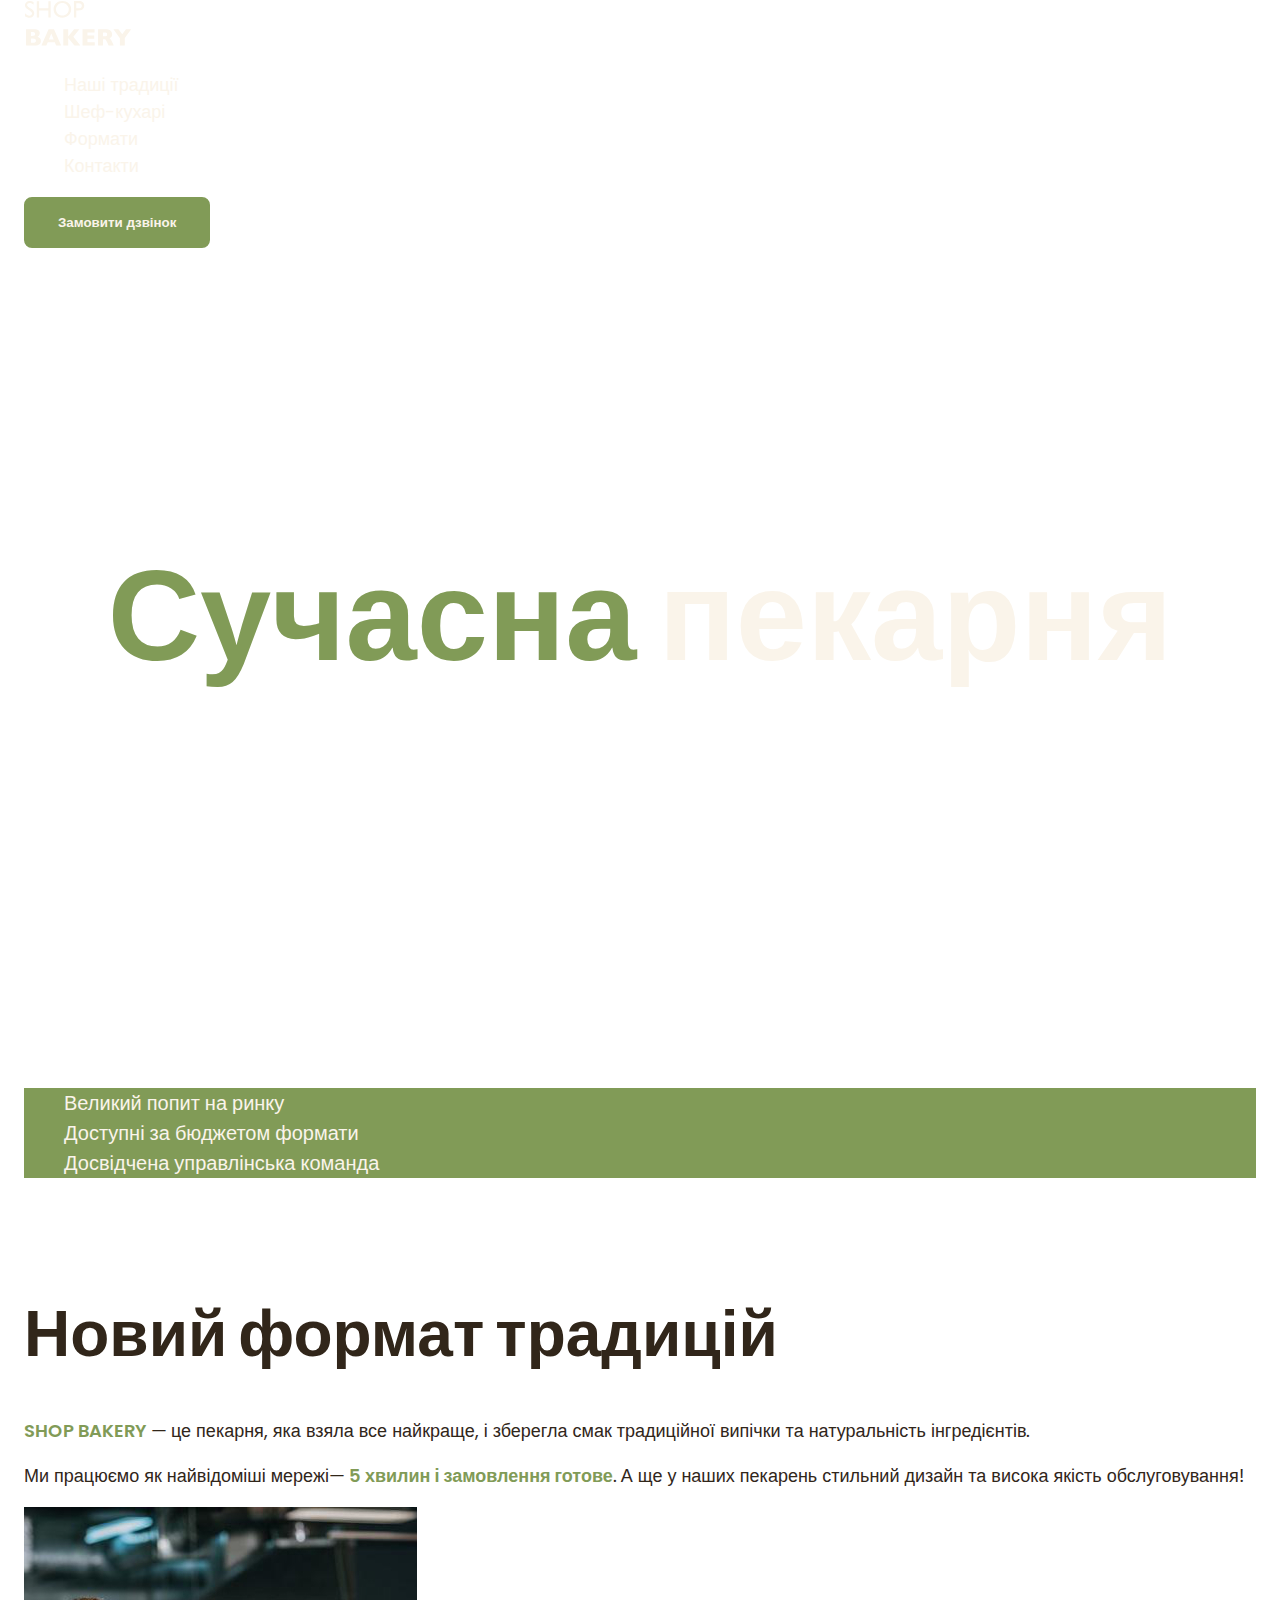
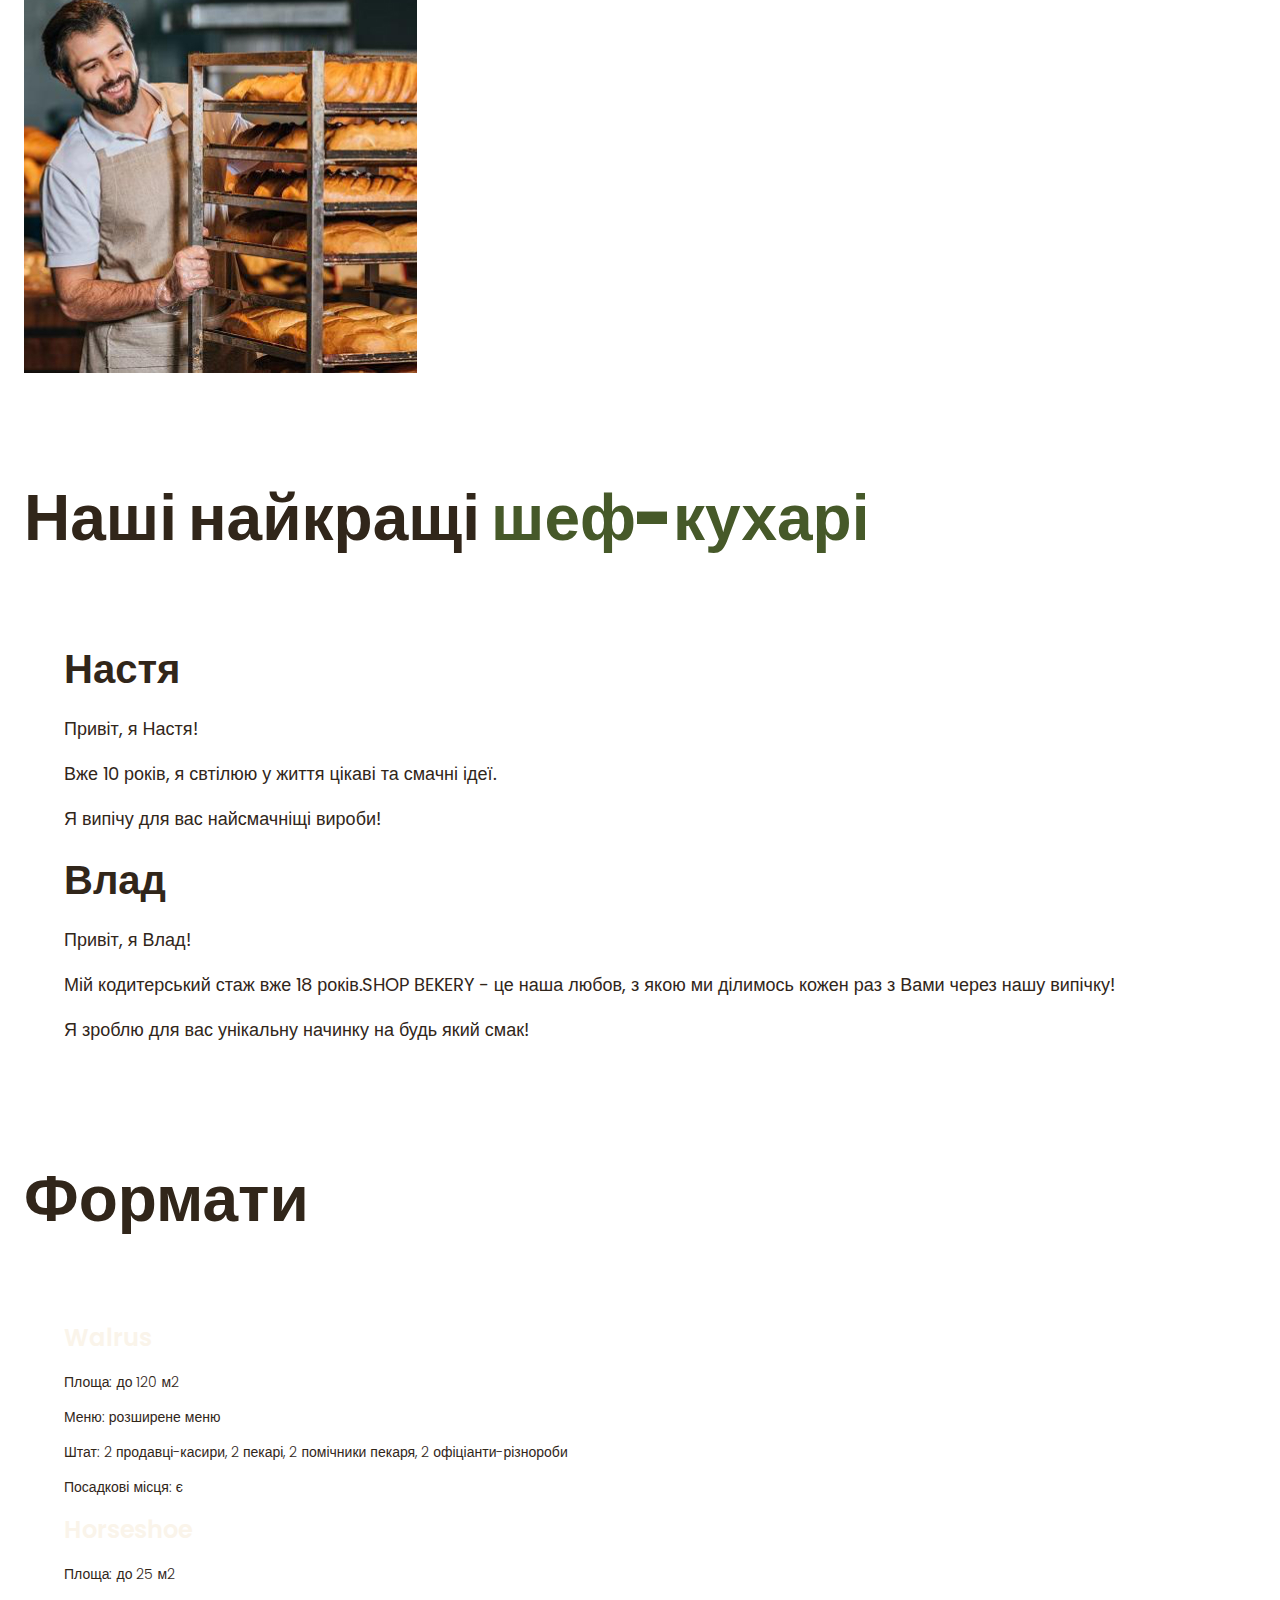
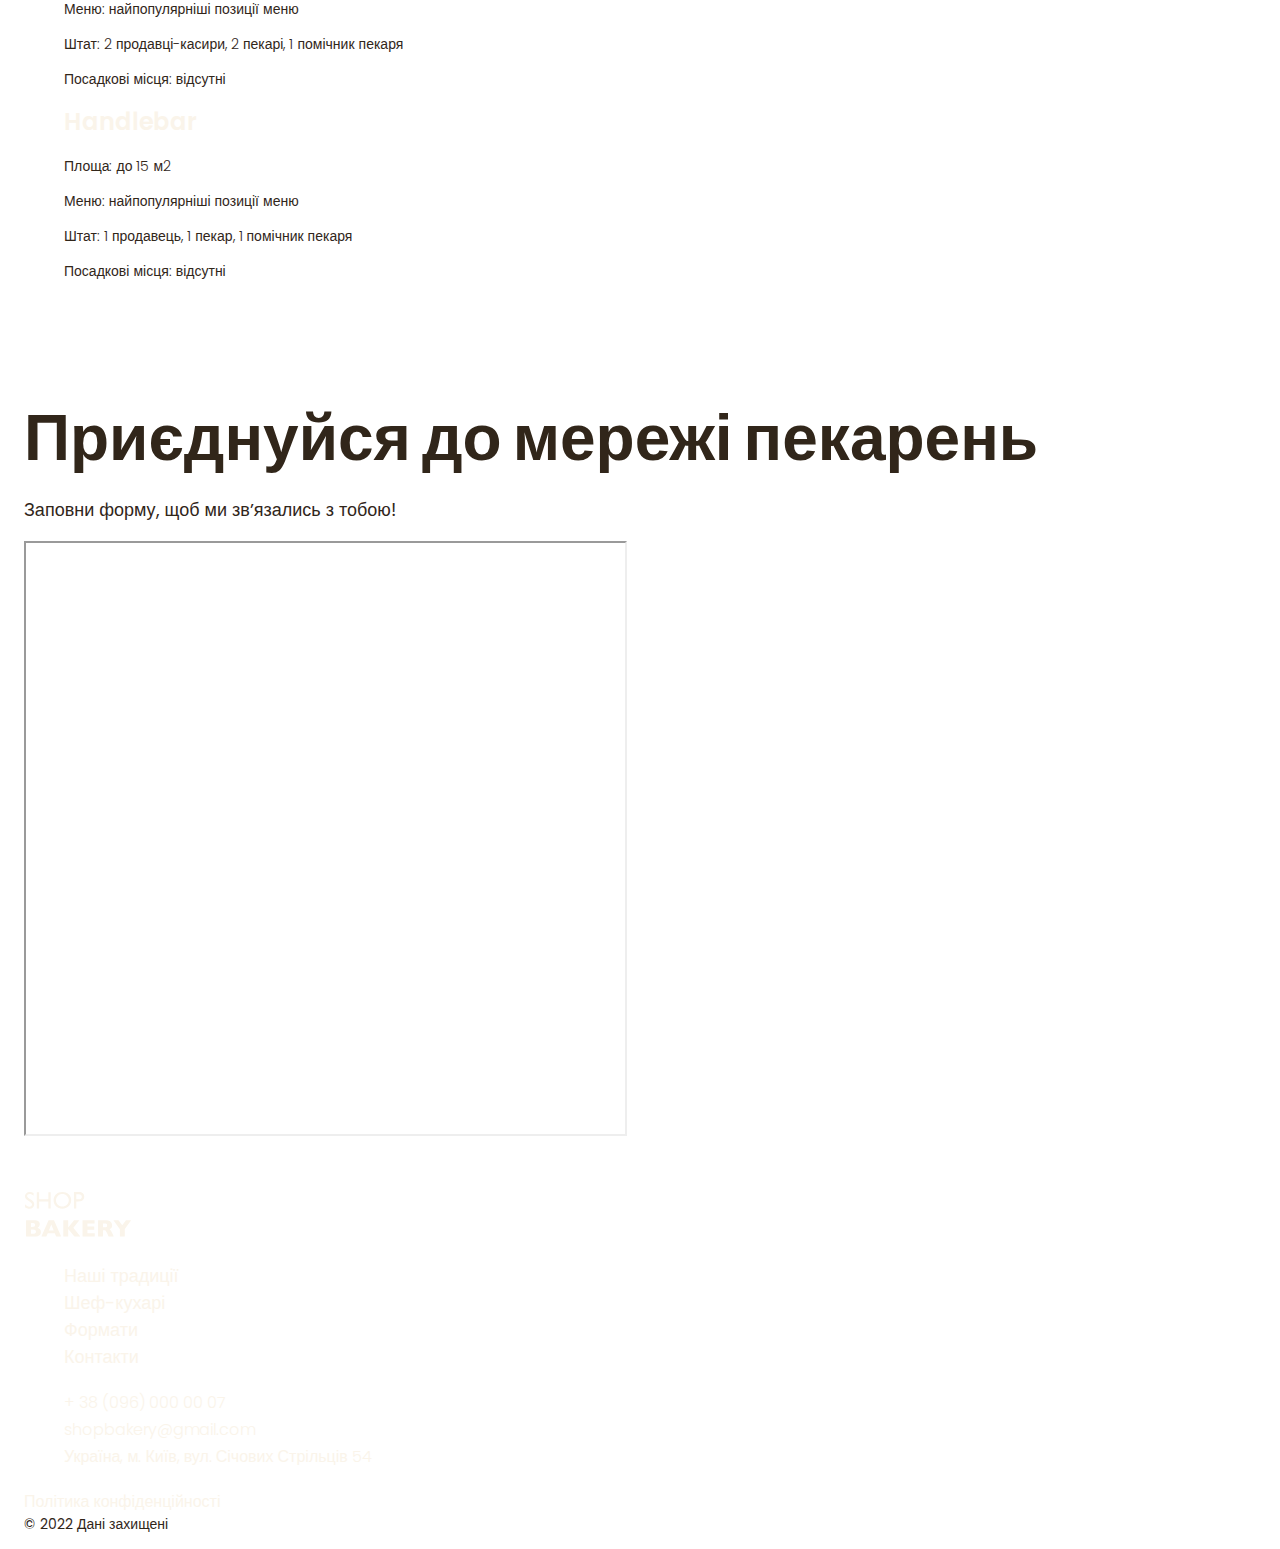
==== index.html @ 4abf5bd1 "Add flex" ====
<!DOCTYPE html>
<html lang="uk">
  <head>
    <meta charset="UTF-8" />
    <meta name="viewport" content="width=device-width, initial-scale=1.0" />
    <title>Сучасна пекарня</title>
    <link rel="preconnect" href="https://fonts.googleapis.com" />
    <link rel="preconnect" href="https://fonts.gstatic.com" crossorigin />
    <link rel="stylesheet" href="./css/styles.css" />
  </head>
  <body>
    <header>
      <div class="container">
        <nav>
          <a href="/">
            <img src="./images/logo.svg" alt="Логотип сучасної пекарні" />
          </a>
          <ul>
            <li>
              <a class="link" href="#traditions-section">Наші традиції</a>
            </li>
            <li><a class="link" href="#chefs-section">Шеф-кухарі</a></li>
            <li><a class="link" href="#formats-section">Формати</a></li>
            <li><a class="link" href="#contact-section">Контакти</a></li>
          </ul>
        </nav>
        <button class="button" type="button">Замовити дзвінок</button>
      </div>
    </header>
    <main>
      <section class="hero-section">
        <div class="container">
          <h1 class="hero-title">
            <span class="accent">Сучасна</span> пекарня
          </h1>
        </div>
      </section>
      <section>
        <div class="container">
          <h2 class="visually-hidden">Наші переваги</h2>
          <ul class="advantages-list">
            <li class="advantages-iteam">Великий попит на ринку</li>
            <li class="advantages-iteam">Доступні за бюджетом формати</li>
            <li class="advantages-iteam">Досвідчена управлінська команда</li>
          </ul>
        </div>
      </section>
      <section class="traditions-section section" id="traditions-section">
        <div class="container">
          <h2 class="traditions-title section-title">Новий формат традицій</h2>
          <p class="traditions-text">
            <span class="brand uppercase">shop bakery</span> — це пекарня, яка
            взяла все найкраще, і зберегла смак традиційної випічки та
            натуральність інгредієнтів.
          </p>
          <p class="traditions-text">
            Ми працюємо як найвідоміші мережі—
            <span class="brand">5 хвилин і замовлення готове</span>. А ще у
            наших пекарень стильний дизайн та висока якість обслуговування!
          </p>
          <img
            src="./images/baker-man.jpg"
            alt="Чоловік пекар дивиться усміхнено на хліб"
          />
        </div>
      </section>
      <section class="section" id="chefs-section">
        <div class="container">
          <h2 class="chefs-title section-title">
            Наші найкращі <span class="accent">шеф-кухарі</span>
          </h2>
          <ul>
            <li>
              <article>
                <h3 class="chef-title">Настя</h3>
                <p>Привіт, я Настя!</p>
                <p>Вже 10 років, я свтілюю у життя цікаві та смачні ідеї.</p>
                <p>Я випічу для вас найсмачніщі вироби!</p>
              </article>
            </li>
            <li>
              <article>
                <h3 class="chef-title">Влад</h3>
                <p>Привіт, я Влад!</p>
                <p>
                  Мій кодитерський стаж вже 18 років.SHOP BEKERY - це наша
                  любов, з якою ми ділимось кожен раз з Вами через нашу випічку!
                </p>
                <p>Я зроблю для вас унікальну начинку на будь який смак!</p>
              </article>
            </li>
          </ul>
        </div>
      </section>
      <section class="section" id="formats-section">
        <div class="container">
          <h2 class="formats-title section-title">Формати</h2>
          <ul>
            <li>
              <article>
                <h3 class="format-title" lang="en">Walrus</h3>
                <div class="format-text">
                  <p>Площа: до 120 м2</p>
                  <p>Меню: розширене меню</p>
                  <p>
                    Штат: 2 продавці-касири, 2 пекарі, 2 помічники пекаря, 2
                    офіціанти-різнороби
                  </p>
                  <p>Посадкові місця: є</p>
                </div>
              </article>
            </li>
            <li>
              <article>
                <h3 class="format-title" lang="en">Horseshoe</h3>
                <div class="format-text">
                  <p>Площа: до 25 м2</p>
                  <p>Меню: найпопулярніші позиції меню</p>
                  <p>Штат: 2 продавці-касири, 2 пекарі, 1 помічник пекаря</p>
                  <p>Посадкові місця: відсутні</p>
                </div>
              </article>
            </li>
            <li>
              <article>
                <h3 class="format-title" lang="en">Handlebar</h3>
                <div class="format-text">
                  <p>Площа: до 15 м2</p>
                  <p>Меню: найпопулярніші позиції меню</p>
                  <p>Штат: 1 продавець, 1 пекар, 1 помічник пекаря</p>
                  <p>Посадкові місця: відсутні</p>
                </div>
              </article>
            </li>
          </ul>
        </div>
      </section>
      <section class="section" id="contact-section">
        <div class="container">
          <h2 class="contact-title section-title">
            Приєднуйся до мережі пекарень
          </h2>
          <p>Заповни форму, щоб ми звʼязались з тобою!</p>
          <iframe
            src="https://www.google.com/maps/embed?pb=!1m18!1m12!1m3!1d2540.1640531314047!2d30.491233500000003!3d50.4566697!2m3!1f0!2f0!3f0!3m2!1i1024!2i768!4f13.1!3m3!1m2!1s0x40d4ce637bfe1717%3A0x5370c2254ad1b952!2z0YPQuy4g0KHQtdGH0LXQstGL0YUg0KHRgtGA0LXQu9GM0YbQvtCyLCA1NCwg0JrQuNC10LIsIDAyMDAw!5e0!3m2!1sru!2sua!4v1706171470529!5m2!1sru!2sua"
            width="603"
            height="595"
            allowfullscreen=""
            loading="lazy"
            referrerpolicy="no-referrer-when-downgrade"
          ></iframe>
        </div>
      </section>
    </main>
    <footer>
      <div class="container">
        <nav>
          <a href="/">
            <img src="./images/logo.svg" alt="Логотип сучасної пекарні" />
          </a>
          <ul>
            <li>
              <a class="link" href="#traditions-section">Наші традиції</a>
            </li>
            <li><a class="link" href="#chefs-section">Шеф-кухарі</a></li>
            <li><a class="link" href="#formats-section">Формати</a></li>
            <li><a class="link" href="#contact-section">Контакти</a></li>
          </ul>
        </nav>
        <address>
          <ul>
            <li>
              <a class="address-link" href="tel:+38096000007"
                >+ 38 (096) 000 00 07</a
              >
            </li>
            <li>
              <a class="address-link" href="mailto:shopbakery@gmail.com"
                >shopbakery@gmail.com</a
              >
            </li>
            <li>
              <a
                class="address-link"
                href="https://maps.app.goo.gl/4RaXxfHR5ts4qpeL8"
                target="_blank"
              >
                Україна, м. Київ, вул. Січових Стрільців 54
              </a>
            </li>
            <li>
              <a href="#">
                <!-- facebook icon -->
              </a>
            </li>
            <li>
              <a href="#">
                <!-- instagram icon -->
              </a>
            </li>
          </ul>
          <a class="address-link" href="#" target="_blank"
            >Політика конфіденційності</a
          >
          <p class="address-copyright">&copy; 2022 Дані захищені</p>
        </address>
      </div>
    </footer>
  </body>
</html>
---- css/styles.css ----
@font-face {
  font-display: swap;
  font-family: 'Poppins';
  font-weight: 300;
  src: url('../fonts/poppins-v20-latin-300.woff2') format('woff2');
}

@font-face {
  font-display: swap;
  font-family: 'Poppins';
  font-weight: 400;
  src: url('../fonts/poppins-v20-latin-regular.woff2') format('woff2');
}

@font-face {
  font-display: swap;
  font-family: 'Poppins';
  font-weight: 600;
  src: url('../fonts/poppins-v20-latin-600.woff2') format('woff2');
}

@font-face {
  font-display: swap;
  font-family: 'Poppins';
  font-weight: 900;
  src: url('../fonts/poppins-v20-latin-900.woff2') format('woff2');
}

:root {
  --color-primary-dark: #31261a;
  --color-primary-light: #faf4ea;
  --color-brand-light: #819b57;
  --color-brand-dark: #465929;
}

/* Base */
* {
  box-sizing: border-box;
}

h1,
h2,
h3,
h4,
h5,
h6,
p {
  margin-top: 0;
}

body {
  color: var(--color-primary-dark);
  font-family: 'Poppins', sans-serif;
  margin: 0;
  font-size: 18px;
  font-weight: 400;
  line-height: 1.5;
}

ul {
  list-style-type: none;
}

address {
  font-style: normal;
}

.visually-hidden {
  position: absolute;
  left: -10000px;
  top: auto;
  width: 1px;
  height: 1px;
  overflow: hidden;
}

.section {
  padding: 48px 0;
}

.container {
  margin: 0 auto;
  width: 100%;
  max-width: 1288px;
  padding: 0 24px;
}

/* Button */
.button {
  color: var(--color-primary-light);
  background-color: var(--color-brand-light);
  border: 2px solid var(--color-brand-light);
  padding: 16px 32px;
  font-weight: 600;
  border-radius: 8px;
  cursor: pointer;
}

.button:hover {
  color: var(--color-brand-dark);
  background-color: transparent;
}

/* Link */
.link {
  color: var(--color-primary-light);
  text-decoration: none;
}

.link:hover {
  color: var(--color-brand-light);
  font-weight: 600;
}

/* Hero section */
.hero-section {
  padding: 272px 0;
}

.hero-title {
  margin-top: 0;
  color: var(--color-primary-light);
  text-align: center;
  font-size: 128px;
  font-weight: 900;
}

.hero-title .accent {
  color: var(--color-brand-light);
}

/* Advantages section */
.advantages-list {
  color: var(--color-primary-light);
  background-color: var(--color-brand-light);
}

.advantages-iteam {
  font-size: 20px;
  font-weight: 300;
}

.section-title {
  font-size: 64px;
  font-weight: 900;
  line-height: 1.3;
}

.section-title .accent {
  color: var(--color-brand-dark);
}

/* Traditions section*/
.traditions-section {
  padding-top: 96px;
}

.traditions-title {
  margin-bottom: 42px;
}

.traditions-text .brand {
  color: var(--color-brand-light);
  font-weight: 600;
}

.traditions-text .uppercase {
  text-transform: uppercase;
}

/* Chefs section */
.chefs-title {
  margin-bottom: 80px;
}

.chef-title {
  margin-bottom: 16px;
  font-weight: 600;
  font-size: 40px;
}

/* Formats section */
.formats-title {
  margin-bottom: 80px;
}

.format-title {
  color: var(--color-primary-light);
  margin-bottom: 16px;
  font-weight: 600;
  font-size: 24px;
}

.format-text {
  font-weight: 300;
  font-size: 14px;
}

/* Contact section */
.contact-title {
  margin-bottom: 16px;
}

/* Footer */
.address-link {
  color: var(--color-primary-light);
  font-weight: 300;
  font-size: 16px;
  text-decoration: none;
}

.address-link:hover {
  color: var(--color-brand-light);
}

.address-copyright {
  font-size: 14px;
}
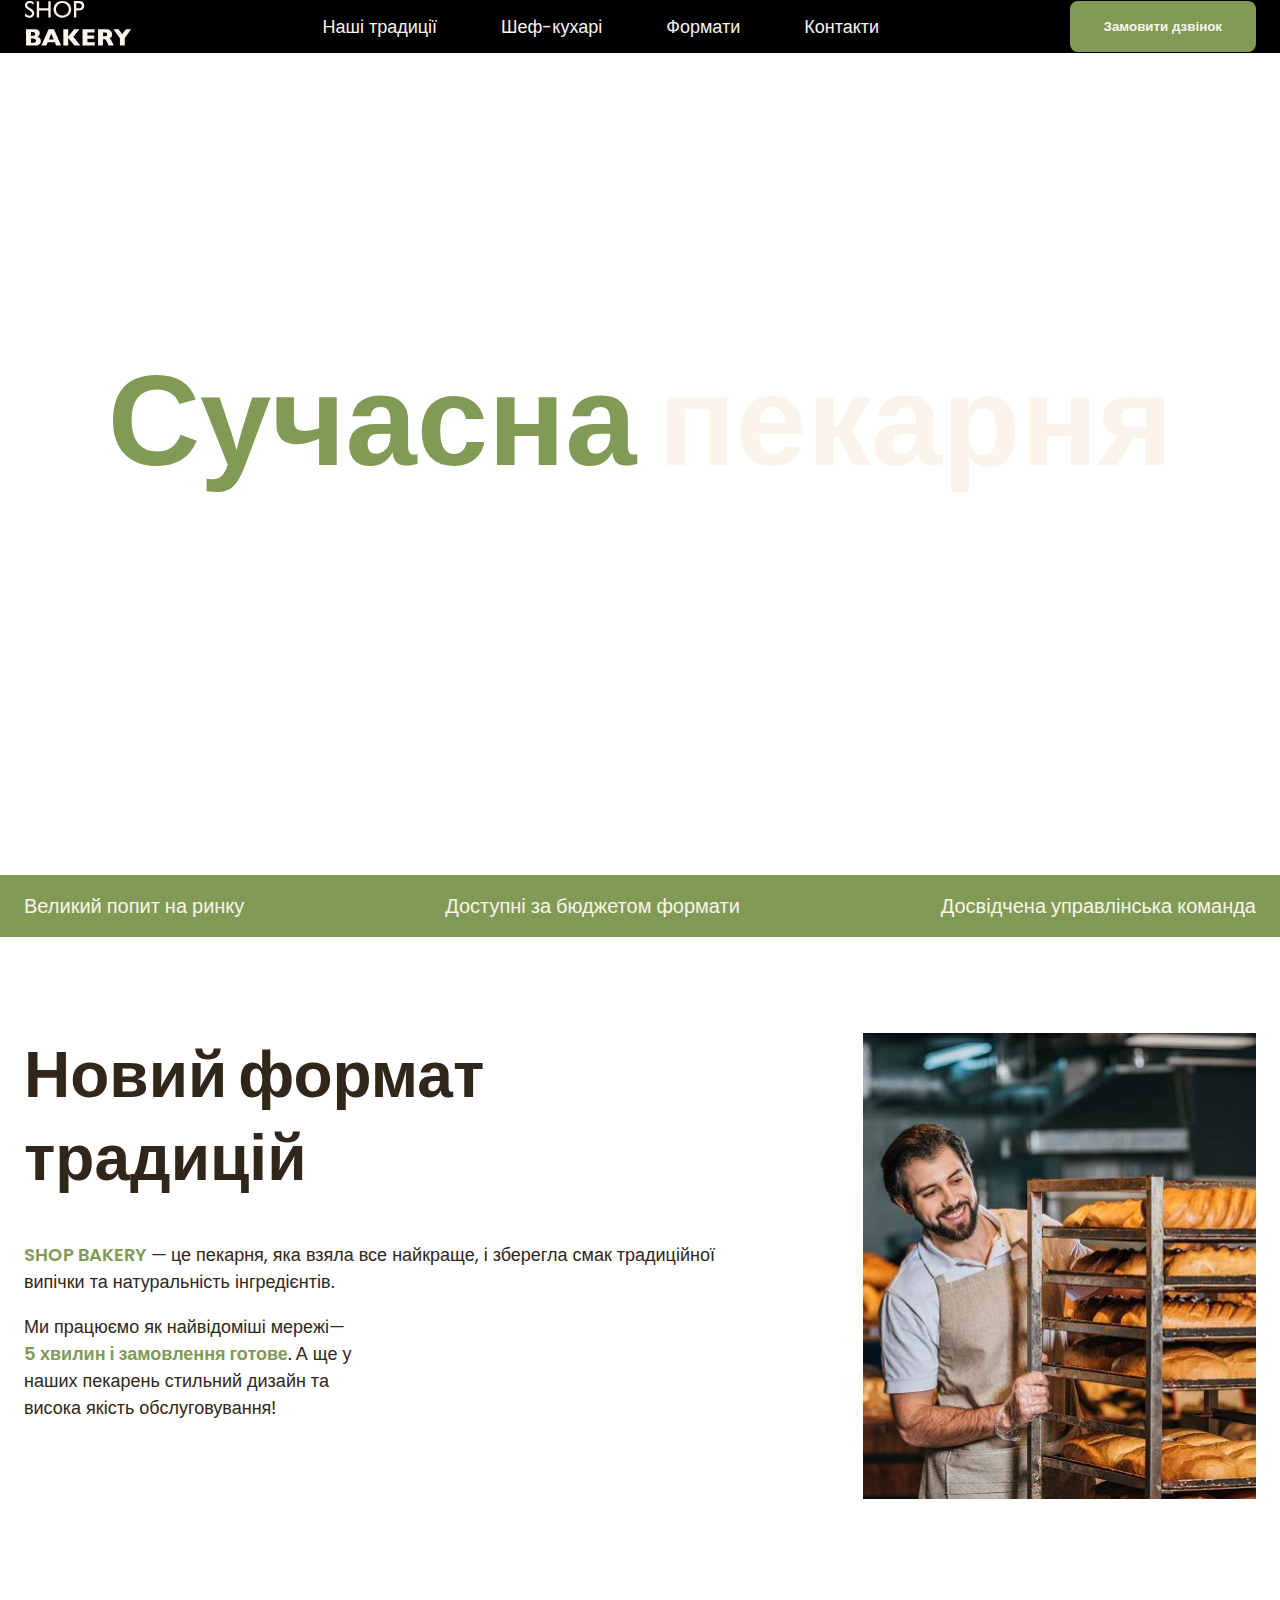
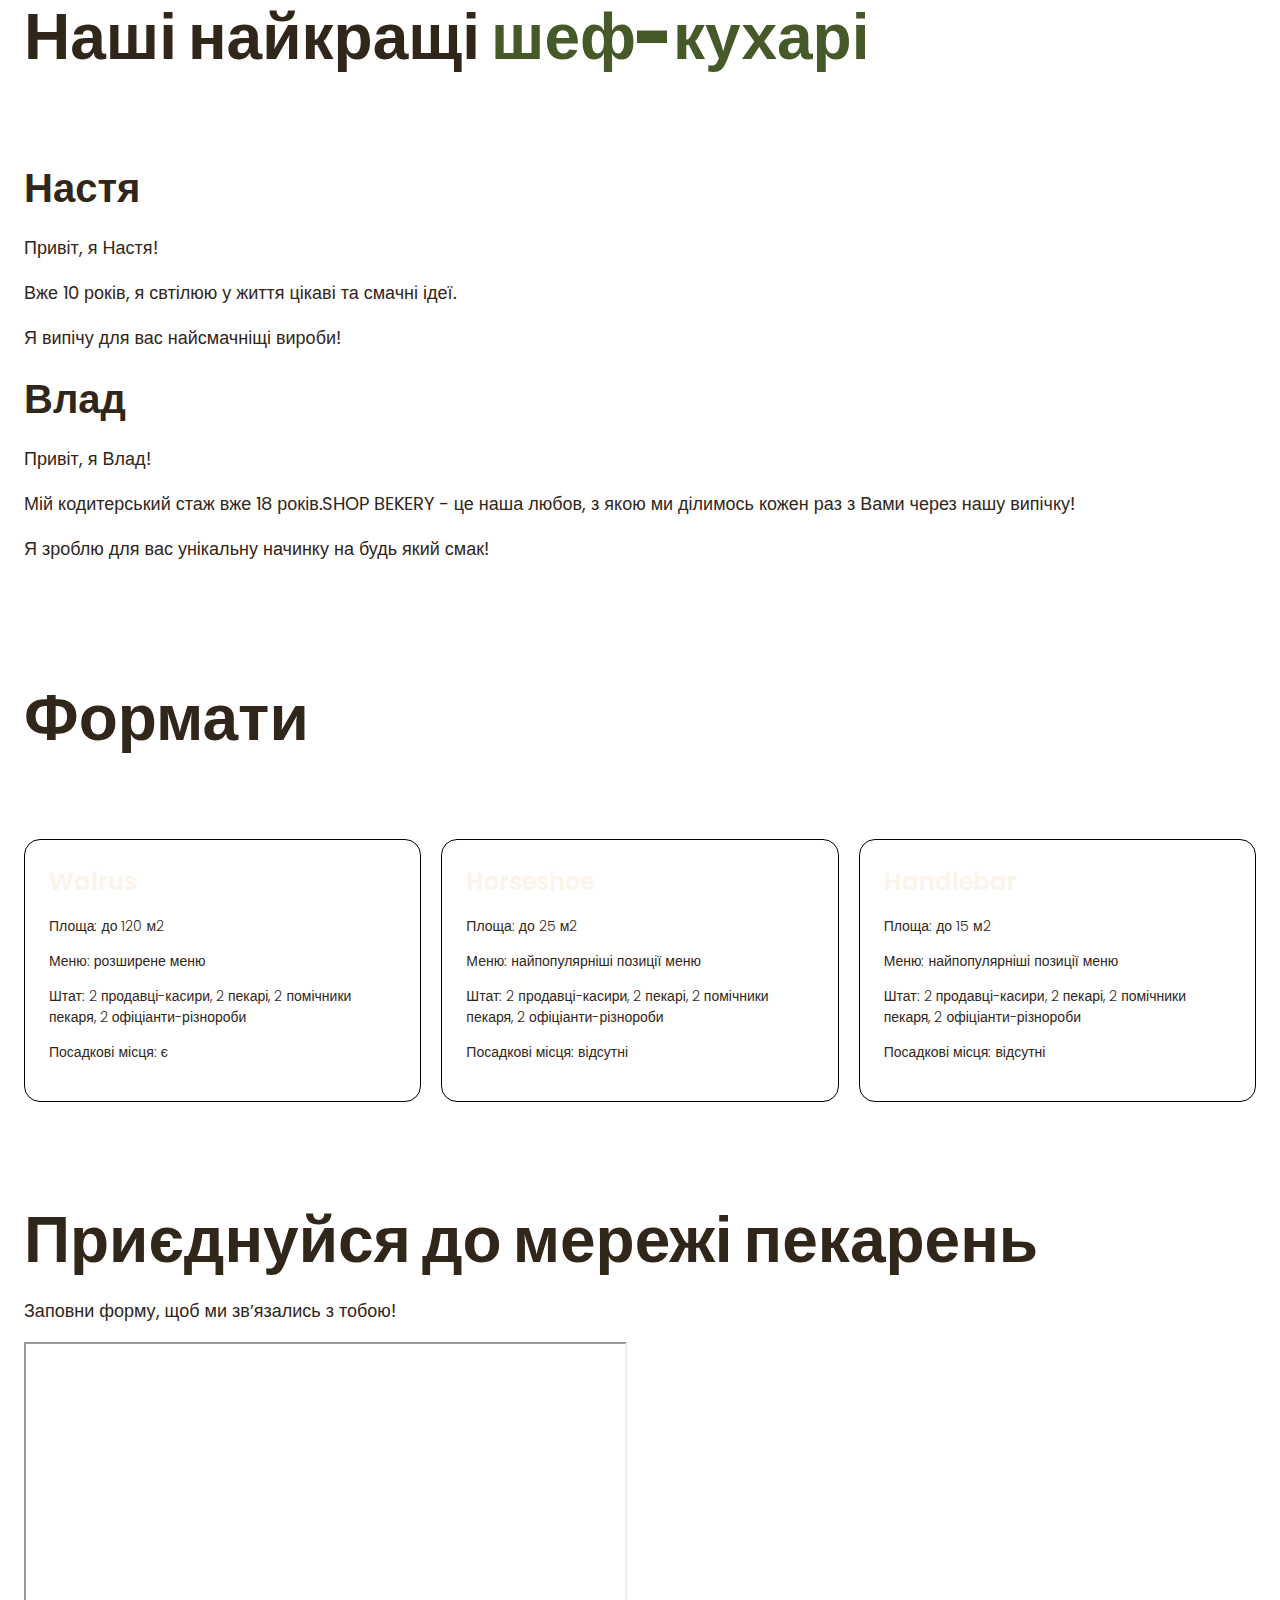
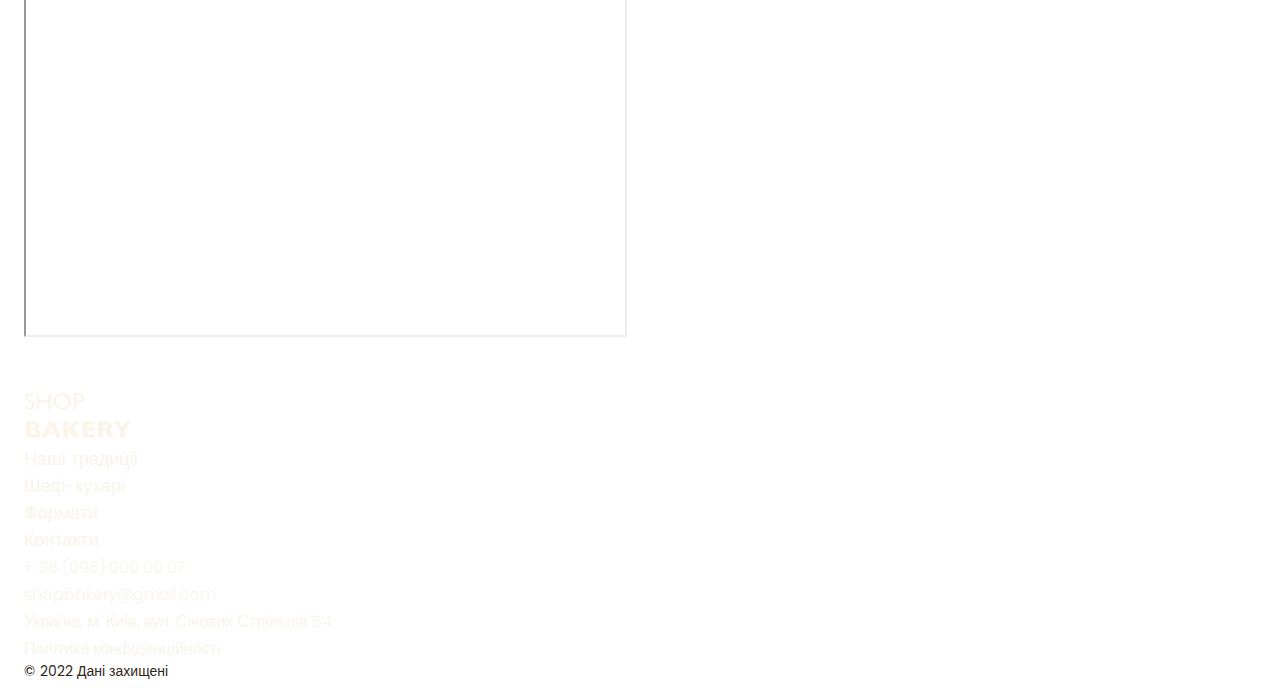
==== commit 20ad4ead: "add flexbox" ====
--- a/index.html
+++ b/index.html
@@ -9,22 +9,24 @@
     <link rel="stylesheet" href="./css/styles.css" />
   </head>
   <body>
-    <header>
+    <header class="header">
       <div class="container">
-        <nav>
-          <a href="/">
-            <img src="./images/logo.svg" alt="Логотип сучасної пекарні" />
-          </a>
-          <ul>
-            <li>
-              <a class="link" href="#traditions-section">Наші традиції</a>
-            </li>
-            <li><a class="link" href="#chefs-section">Шеф-кухарі</a></li>
-            <li><a class="link" href="#formats-section">Формати</a></li>
-            <li><a class="link" href="#contact-section">Контакти</a></li>
-          </ul>
-        </nav>
-        <button class="button" type="button">Замовити дзвінок</button>
+        <div class="header-container">
+          <nav class="header-nav">
+            <a href="/">
+              <img src="./images/logo.svg" alt="Логотип сучасної пекарні" />
+            </a>
+            <ul class="header-menu">
+              <li>
+                <a class="link" href="#traditions-section">Наші традиції</a>
+              </li>
+              <li><a class="link" href="#chefs-section">Шеф-кухарі</a></li>
+              <li><a class="link" href="#formats-section">Формати</a></li>
+              <li><a class="link" href="#contact-section">Контакти</a></li>
+            </ul>
+          </nav>
+          <button class="button" type="button">Замовити дзвінок</button>
+        </div>
       </div>
     </header>
     <main>
@@ -35,7 +37,7 @@
           </h1>
         </div>
       </section>
-      <section>
+      <section class="advantages-section">
         <div class="container">
           <h2 class="visually-hidden">Наші переваги</h2>
           <ul class="advantages-list">
@@ -47,21 +49,27 @@
       </section>
       <section class="traditions-section section" id="traditions-section">
         <div class="container">
-          <h2 class="traditions-title section-title">Новий формат традицій</h2>
-          <p class="traditions-text">
-            <span class="brand uppercase">shop bakery</span> — це пекарня, яка
-            взяла все найкраще, і зберегла смак традиційної випічки та
-            натуральність інгредієнтів.
-          </p>
-          <p class="traditions-text">
-            Ми працюємо як найвідоміші мережі—
-            <span class="brand">5 хвилин і замовлення готове</span>. А ще у
-            наших пекарень стильний дизайн та висока якість обслуговування!
-          </p>
-          <img
-            src="./images/baker-man.jpg"
-            alt="Чоловік пекар дивиться усміхнено на хліб"
-          />
+          <div class="traditions-container">
+            <div class="traditions-content">
+              <h2 class="traditions-title section-title">
+                Новий формат традицій
+              </h2>
+              <p class="traditions-text">
+                <span class="brand uppercase">shop bakery</span> — це пекарня,
+                яка взяла все найкраще, і зберегла смак традиційної випічки та
+                натуральність інгредієнтів.
+              </p>
+              <p class="traditions-text limited">
+                Ми працюємо як найвідоміші мережі—
+                <span class="brand">5 хвилин і замовлення готове</span>. А ще у
+                наших пекарень стильний дизайн та висока якість обслуговування!
+              </p>
+            </div>
+            <img
+              src="./images/baker-man.jpg"
+              alt="Чоловік пекар дивиться усміхнено на хліб"
+            />
+          </div>
         </div>
       </section>
       <section class="section" id="chefs-section">
@@ -95,9 +103,9 @@
       <section class="section" id="formats-section">
         <div class="container">
           <h2 class="formats-title section-title">Формати</h2>
-          <ul>
-            <li>
-              <article>
+          <ul class="formats-list">
+            <li class="formats-item">
+              <article class="format-card">
                 <h3 class="format-title" lang="en">Walrus</h3>
                 <div class="format-text">
                   <p>Площа: до 120 м2</p>
@@ -110,24 +118,30 @@
                 </div>
               </article>
             </li>
-            <li>
-              <article>
+            <li class="formats-item">
+              <article class="format-card">
                 <h3 class="format-title" lang="en">Horseshoe</h3>
                 <div class="format-text">
                   <p>Площа: до 25 м2</p>
                   <p>Меню: найпопулярніші позиції меню</p>
-                  <p>Штат: 2 продавці-касири, 2 пекарі, 1 помічник пекаря</p>
+                  <p>
+                    Штат: 2 продавці-касири, 2 пекарі, 2 помічники пекаря, 2
+                    офіціанти-різнороби
+                  </p>
                   <p>Посадкові місця: відсутні</p>
                 </div>
               </article>
             </li>
-            <li>
-              <article>
+            <li class="formats-item">
+              <article class="format-card">
                 <h3 class="format-title" lang="en">Handlebar</h3>
                 <div class="format-text">
                   <p>Площа: до 15 м2</p>
                   <p>Меню: найпопулярніші позиції меню</p>
-                  <p>Штат: 1 продавець, 1 пекар, 1 помічник пекаря</p>
+                  <p>
+                    Штат: 2 продавці-касири, 2 пекарі, 2 помічники пекаря, 2
+                    офіціанти-різнороби
+                  </p>
                   <p>Посадкові місця: відсутні</p>
                 </div>
               </article>
--- a/css/styles.css
+++ b/css/styles.css
@@ -59,6 +59,8 @@
 
 ul {
   list-style-type: none;
+  margin: 0;
+  padding: 0;
 }
 
 address {
@@ -109,7 +111,30 @@
 
 .link:hover {
   color: var(--color-brand-light);
-  font-weight: 600;
+}
+
+/* Header */
+.header {
+  background-color: black;
+}
+.header-container {
+  display: flex;
+  align-items: center;
+  gap: 40px;
+}
+
+.header-nav {
+  display: flex;
+  align-items: center;
+  flex-grow: 1;
+  gap: 40px;
+}
+
+.header-menu {
+  display: flex;
+  gap: 64px;
+  flex-grow: 1;
+  justify-content: center;
 }
 
 /* Hero section */
@@ -130,12 +155,19 @@
 }
 
 /* Advantages section */
+.advantages-section {
+  padding: 16px 0;
+  background-color: var(--color-brand-light);
+}
+
 .advantages-list {
-  color: var(--color-primary-light);
-  background-color: var(--color-brand-light);
+  display: flex;
+  justify-content: space-between;
+  gap: 40px;
 }
 
 .advantages-iteam {
+  color: var(--color-primary-light);
   font-size: 20px;
   font-weight: 300;
 }
@@ -151,6 +183,16 @@
 }
 
 /* Traditions section*/
+.traditions-container {
+  display: flex;
+  justify-content: space-between;
+  gap: 40px;
+}
+
+.traditions-content {
+  max-width: 710px;
+}
+
 .traditions-section {
   padding-top: 96px;
 }
@@ -166,6 +208,10 @@
 
 .traditions-text .uppercase {
   text-transform: uppercase;
+}
+
+.traditions-text.limited {
+  max-width: 330px;
 }
 
 /* Chefs section */
@@ -180,6 +226,21 @@
 }
 
 /* Formats section */
+.format-card {
+  border: 1px solid black;
+  border-radius: 16px;
+  padding: 24px;
+}
+
+.formats-item{
+  flex-basis: calc((100% - 40px) / 3);
+}
+
+.formats-list {
+  display: flex;
+  gap: 20px;
+}
+
 .formats-title {
   margin-bottom: 80px;
 }
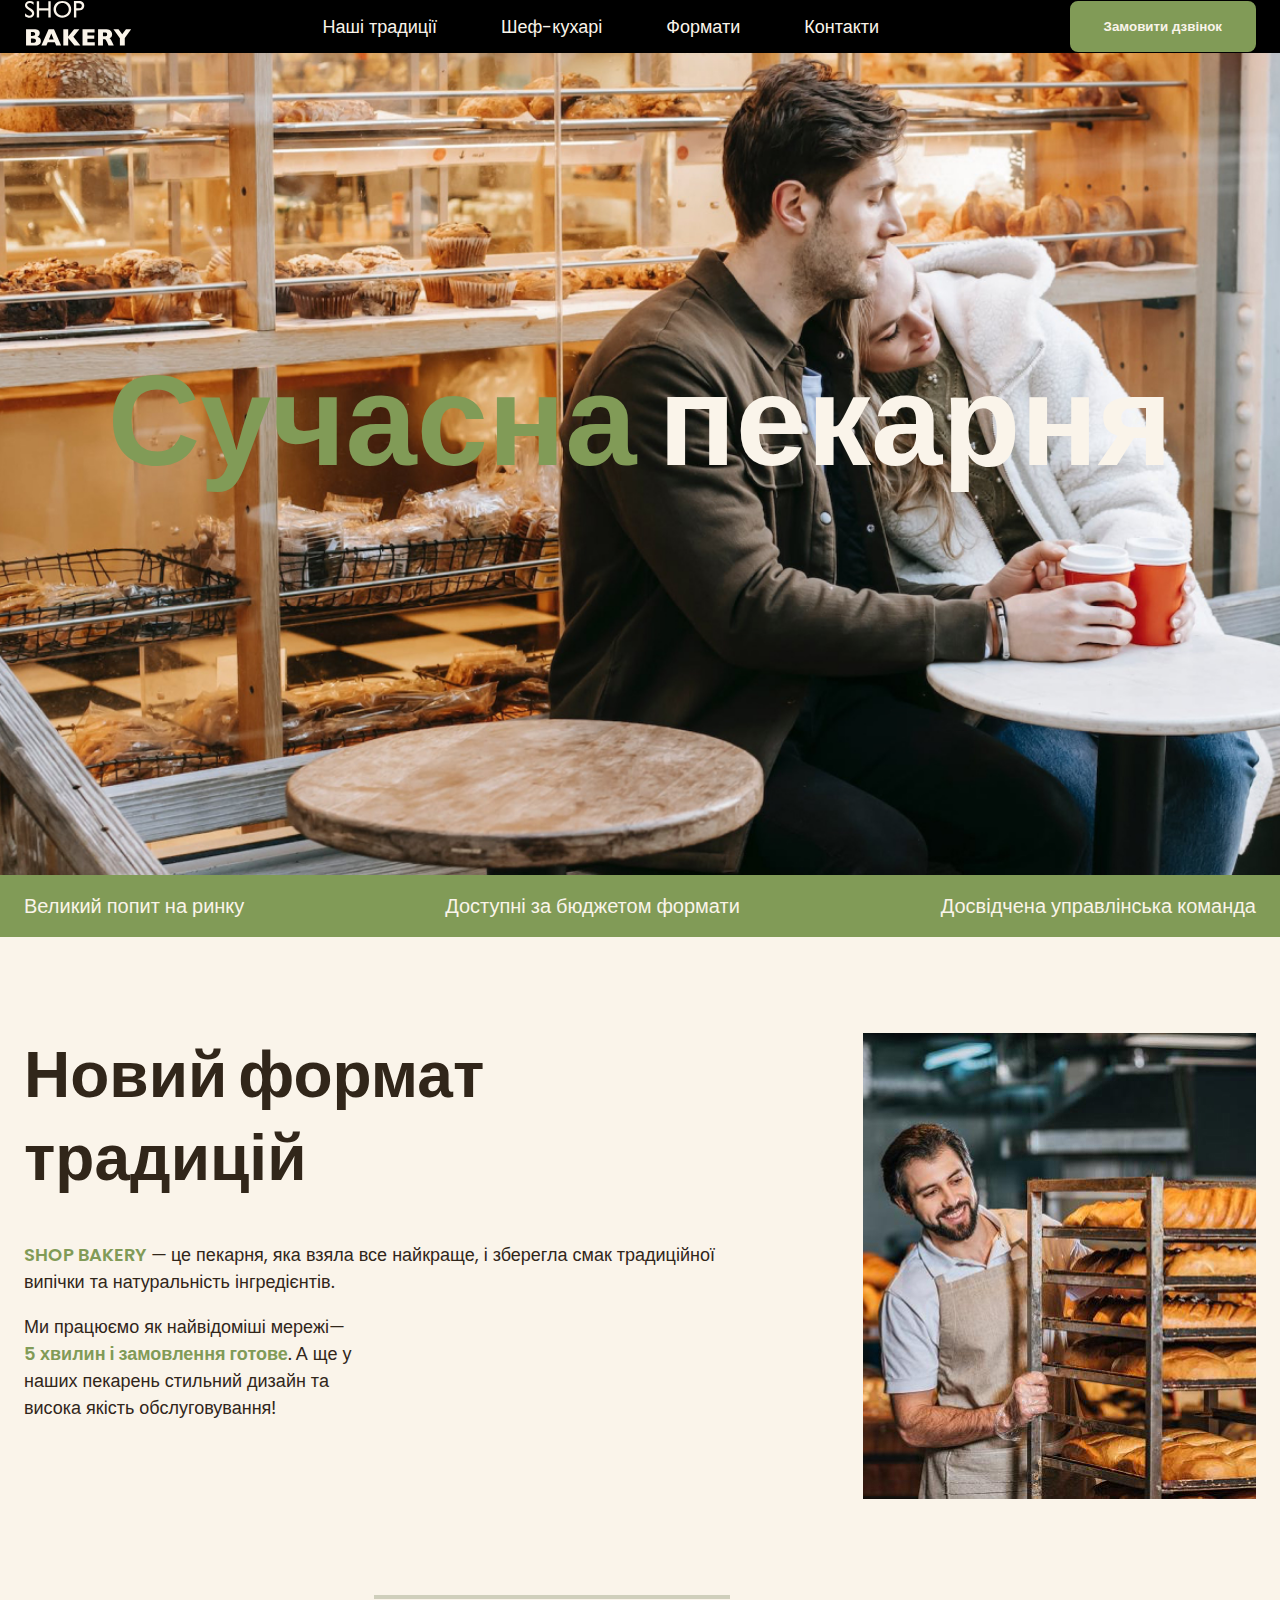
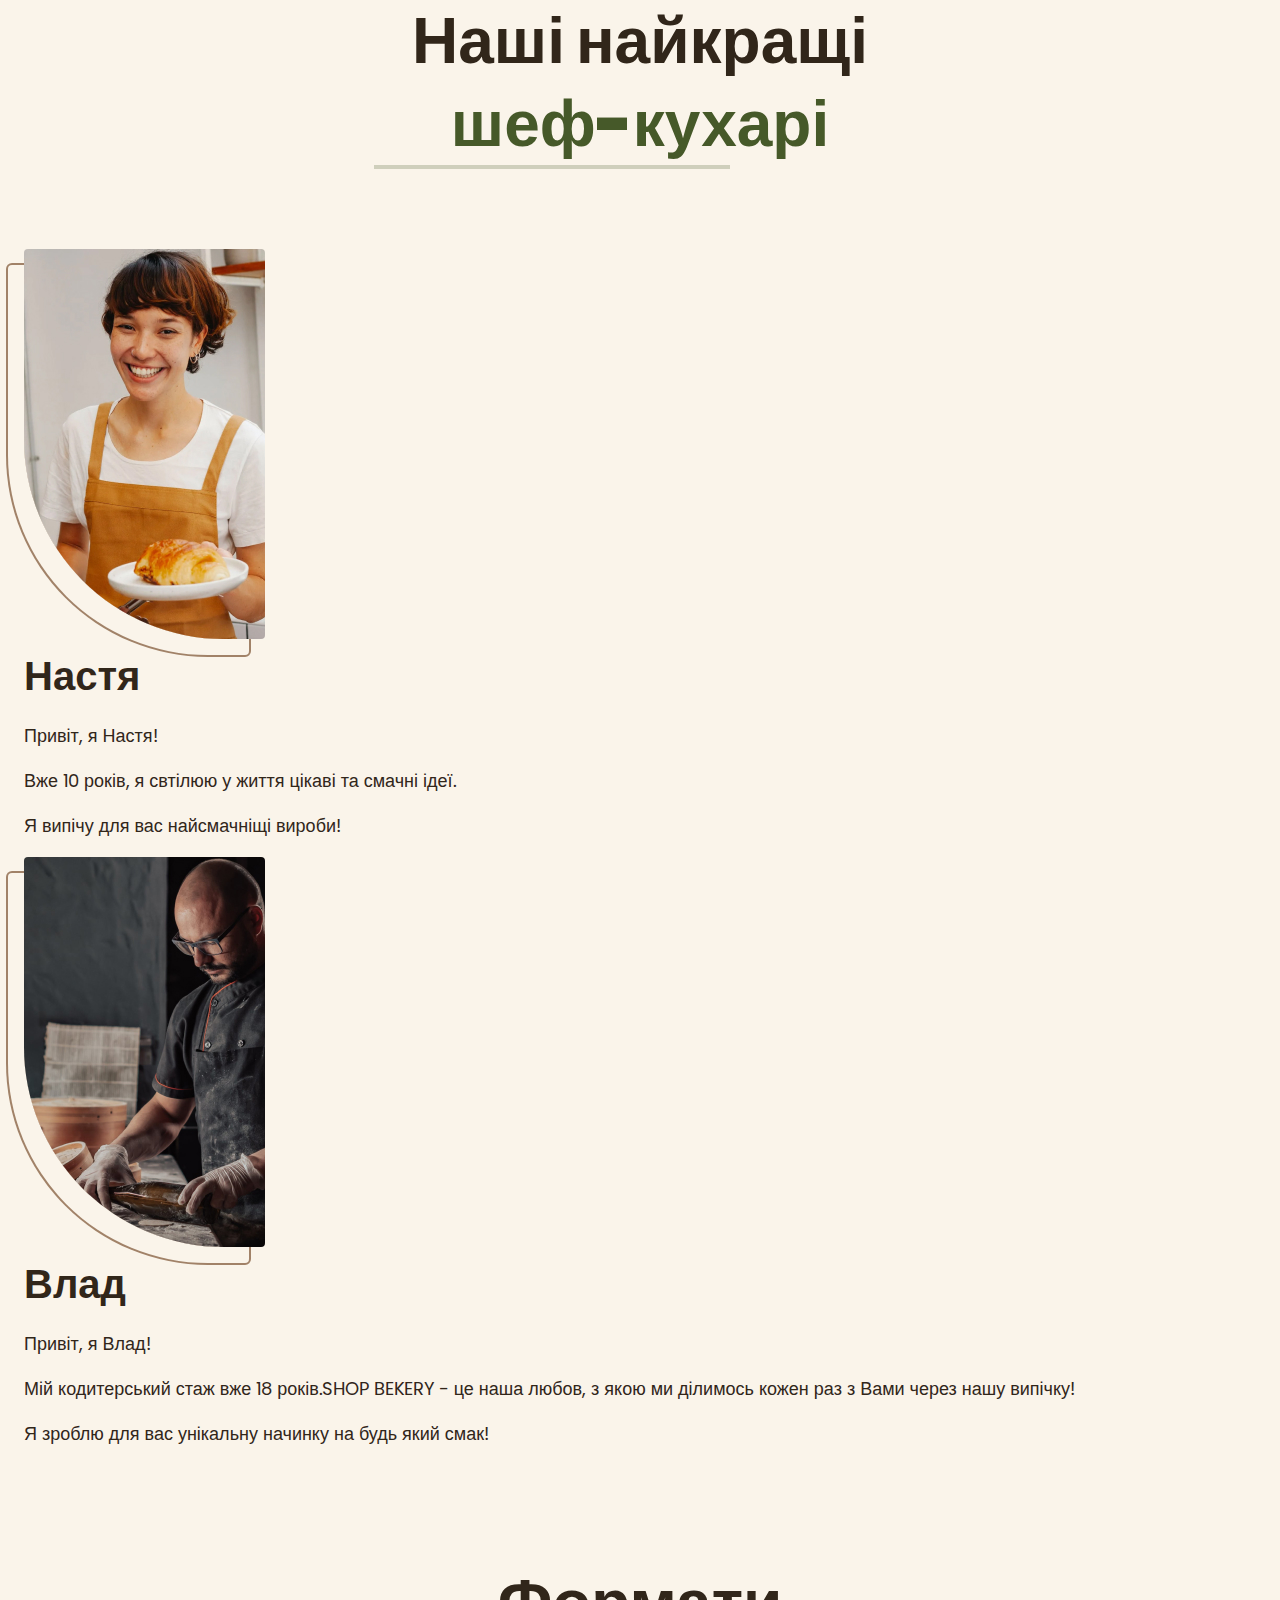
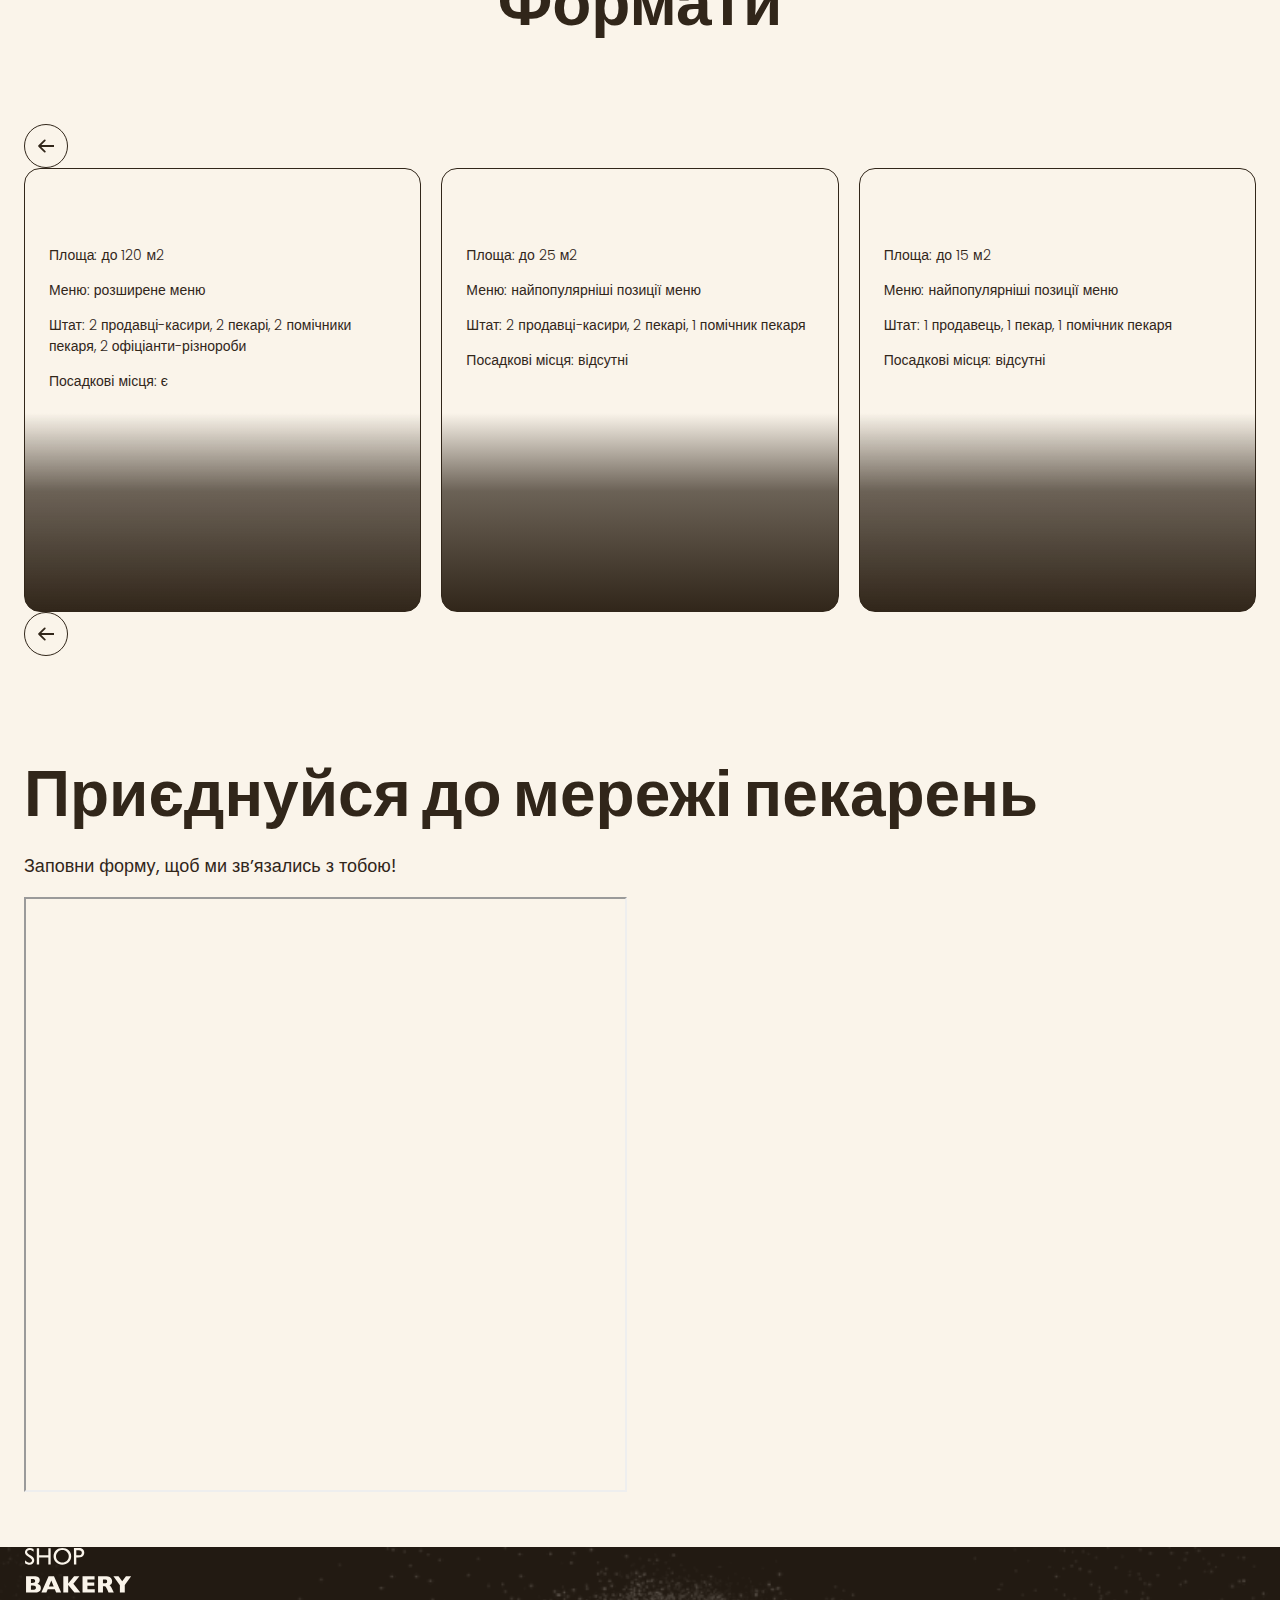
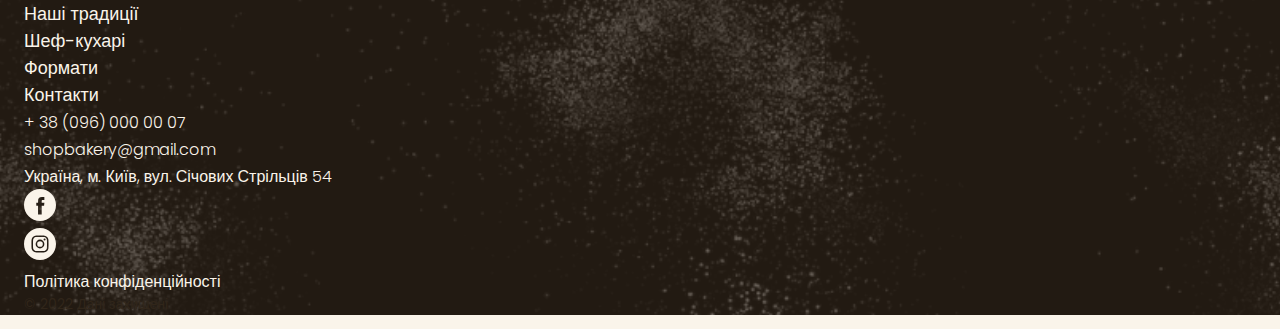
==== commit 652da179: "add icons" ====
--- a/index.html
+++ b/index.html
@@ -74,12 +74,17 @@
       </section>
       <section class="section" id="chefs-section">
         <div class="container">
-          <h2 class="chefs-title section-title">
+          <h2 class="chefs-title section-title centered">
             Наші найкращі <span class="accent">шеф-кухарі</span>
           </h2>
           <ul>
             <li>
               <article>
+                <img
+                  class="chef-photo"
+                  src="./images/nastya-chef.jpg"
+                  alt="Nastya chef"
+                />
                 <h3 class="chef-title">Настя</h3>
                 <p>Привіт, я Настя!</p>
                 <p>Вже 10 років, я свтілюю у життя цікаві та смачні ідеї.</p>
@@ -88,6 +93,11 @@
             </li>
             <li>
               <article>
+                <img
+                  class="chef-photo"
+                  src="./images/vlad-chef.jpg"
+                  alt="Vlad chef"
+                />
                 <h3 class="chef-title">Влад</h3>
                 <p>Привіт, я Влад!</p>
                 <p>
@@ -102,7 +112,12 @@
       </section>
       <section class="section" id="formats-section">
         <div class="container">
-          <h2 class="formats-title section-title">Формати</h2>
+          <h2 class="formats-title section-title centered">Формати</h2>
+          <button class="carousel-button" type="button">
+            <svg class="carousel-arrow" width="16" height="16">
+              <use href="./images/icons.svg#icon-arrow"></use>
+            </svg>
+          </button>
           <ul class="formats-list">
             <li class="formats-item">
               <article class="format-card">
@@ -124,10 +139,7 @@
                 <div class="format-text">
                   <p>Площа: до 25 м2</p>
                   <p>Меню: найпопулярніші позиції меню</p>
-                  <p>
-                    Штат: 2 продавці-касири, 2 пекарі, 2 помічники пекаря, 2
-                    офіціанти-різнороби
-                  </p>
+                  <p>Штат: 2 продавці-касири, 2 пекарі, 1 помічник пекаря</p>
                   <p>Посадкові місця: відсутні</p>
                 </div>
               </article>
@@ -138,15 +150,17 @@
                 <div class="format-text">
                   <p>Площа: до 15 м2</p>
                   <p>Меню: найпопулярніші позиції меню</p>
-                  <p>
-                    Штат: 2 продавці-касири, 2 пекарі, 2 помічники пекаря, 2
-                    офіціанти-різнороби
-                  </p>
+                  <p>Штат: 1 продавець, 1 пекар, 1 помічник пекаря</p>
                   <p>Посадкові місця: відсутні</p>
                 </div>
               </article>
             </li>
           </ul>
+           <button class="carousel-button" type="button">
+            <svg class="carousel-arrow" width="16" height="16">
+              <use href="./images/icons.svg#icon-arrow"></use>
+            </svg>
+          </button>
         </div>
       </section>
       <section class="section" id="contact-section">
@@ -166,7 +180,7 @@
         </div>
       </section>
     </main>
-    <footer>
+    <footer class="footer">
       <div class="container">
         <nav>
           <a href="/">
@@ -185,13 +199,13 @@
           <ul>
             <li>
               <a class="address-link" href="tel:+38096000007"
-                >+ 38 (096) 000 00 07</a
-              >
+                >+ 38 (096) 000 00 07
+              </a>
             </li>
             <li>
               <a class="address-link" href="mailto:shopbakery@gmail.com"
-                >shopbakery@gmail.com</a
-              >
+                >shopbakery@gmail.com
+              </a>
             </li>
             <li>
               <a
@@ -204,18 +218,22 @@
             </li>
             <li>
               <a href="#">
-                <!-- facebook icon -->
+                <svg class="address-icon" width="32" height="32">
+                  <use href="./images/icons.svg#icon-facebook"></use>
+                </svg>
               </a>
             </li>
             <li>
               <a href="#">
-                <!-- instagram icon -->
+                <svg class="address-icon" width="32" height="32">
+                  <use href="./images/icons.svg#icon-instagram"></use>
+                </svg>
               </a>
             </li>
           </ul>
           <a class="address-link" href="#" target="_blank"
-            >Політика конфіденційності</a
-          >
+            >Політика конфіденційності
+          </a>
           <p class="address-copyright">&copy; 2022 Дані захищені</p>
         </address>
       </div>
--- a/css/styles.css
+++ b/css/styles.css
@@ -29,8 +29,10 @@
 :root {
   --color-primary-dark: #31261a;
   --color-primary-light: #faf4ea;
-  --color-brand-light: #819b57;
+  --color-brand-normal: #819b57;
   --color-brand-dark: #465929;
+  --color-brand-light: #cfcfbc;
+  --color-secondary-dark: #a18268;
 }
 
 /* Base */
@@ -50,6 +52,7 @@
 
 body {
   color: var(--color-primary-dark);
+  background-color: var(--color-primary-light);
   font-family: 'Poppins', sans-serif;
   margin: 0;
   font-size: 18px;
@@ -90,8 +93,8 @@
 /* Button */
 .button {
   color: var(--color-primary-light);
-  background-color: var(--color-brand-light);
-  border: 2px solid var(--color-brand-light);
+  background-color: var(--color-brand-normal);
+  border: 2px solid var(--color-brand-normal);
   padding: 16px 32px;
   font-weight: 600;
   border-radius: 8px;
@@ -110,7 +113,7 @@
 }
 
 .link:hover {
-  color: var(--color-brand-light);
+  color: var(--color-brand-normal);
 }
 
 /* Header */
@@ -140,6 +143,10 @@
 /* Hero section */
 .hero-section {
   padding: 272px 0;
+  background-image: url('..//images/hero-section-background.jpg');
+  background-repeat: no-repeat;
+  background-position: center top;
+  background-size: cover;
 }
 
 .hero-title {
@@ -151,13 +158,13 @@
 }
 
 .hero-title .accent {
-  color: var(--color-brand-light);
+  color: var(--color-brand-normal);
 }
 
 /* Advantages section */
 .advantages-section {
   padding: 16px 0;
-  background-color: var(--color-brand-light);
+  background-color: var(--color-brand-normal);
 }
 
 .advantages-list {
@@ -178,6 +185,10 @@
   line-height: 1.3;
 }
 
+.section-title.centered {
+  text-align: center;
+}
+
 .section-title .accent {
   color: var(--color-brand-dark);
 }
@@ -202,7 +213,7 @@
 }
 
 .traditions-text .brand {
-  color: var(--color-brand-light);
+  color: var(--color-brand-normal);
   font-weight: 600;
 }
 
@@ -216,7 +227,22 @@
 
 /* Chefs section */
 .chefs-title {
-  margin-bottom: 80px;
+  max-width: 532px;
+  margin: 0 auto 80px;
+}
+
+.chefs-title::after,
+.chefs-title::before {
+  display: block;
+  width: 352px;
+  border: 2px solid var(--color-brand-light);
+  content: '';
+}
+
+.chef-photo {
+  border-radius: 4px 4px 4px 200px;
+  box-shadow: -16px 16px 0 0 var(--color-primary-light),
+    -16px 16px 0 2px var(--color-secondary-dark);
 }
 
 .chef-title {
@@ -227,12 +253,20 @@
 
 /* Formats section */
 .format-card {
-  border: 1px solid black;
+  height: 444px;
+  padding: 24px;
+  background: linear-gradient(
+    180deg,
+    rgba(49, 38, 26, 0) 55.21%,
+    rgba(49, 38, 26, 0.71) 72.92%,
+    var(--color-primary-dark) 100%
+  );
+
+  border: 1px solid var(--color-primary-dark);
   border-radius: 16px;
-  padding: 24px;
-}
-
-.formats-item{
+}
+
+.formats-item {
   flex-basis: calc((100% - 40px) / 3);
 }
 
@@ -257,12 +291,40 @@
   font-size: 14px;
 }
 
+/* Carousel */
+.carousel-button {
+  display: flex;
+  align-items: center;
+  justify-content: center;
+  width: 44px;
+  height: 44px;
+  padding: 0;
+  border-radius: 50%;
+  fill: var(--color-primary-dark);
+  background-color: transparent;
+  border: 1px solid var(--color-primary-dark);
+  cursor: pointer;
+}
+
+.carousel-button:hover {
+  background-color: var(--color-primary-dark);
+  fill: var(--color-primary-light);
+}
+
 /* Contact section */
 .contact-title {
   margin-bottom: 16px;
 }
 
 /* Footer */
+.footer {
+  background-color: var(--color-primary-dark);
+  background-image: url('../images/footer-background.png');
+  background-repeat: no-repeat;
+  background-position: center;
+  background-size: cover;
+}
+
 .address-link {
   color: var(--color-primary-light);
   font-weight: 300;
@@ -271,7 +333,15 @@
 }
 
 .address-link:hover {
-  color: var(--color-brand-light);
+  color: var(--color-brand-normal);
+}
+
+.address-icon {
+  fill: var(--color-primary-light);
+}
+
+.address-icon:hover {
+  fill: var(--color-brand-normal);
 }
 
 .address-copyright {
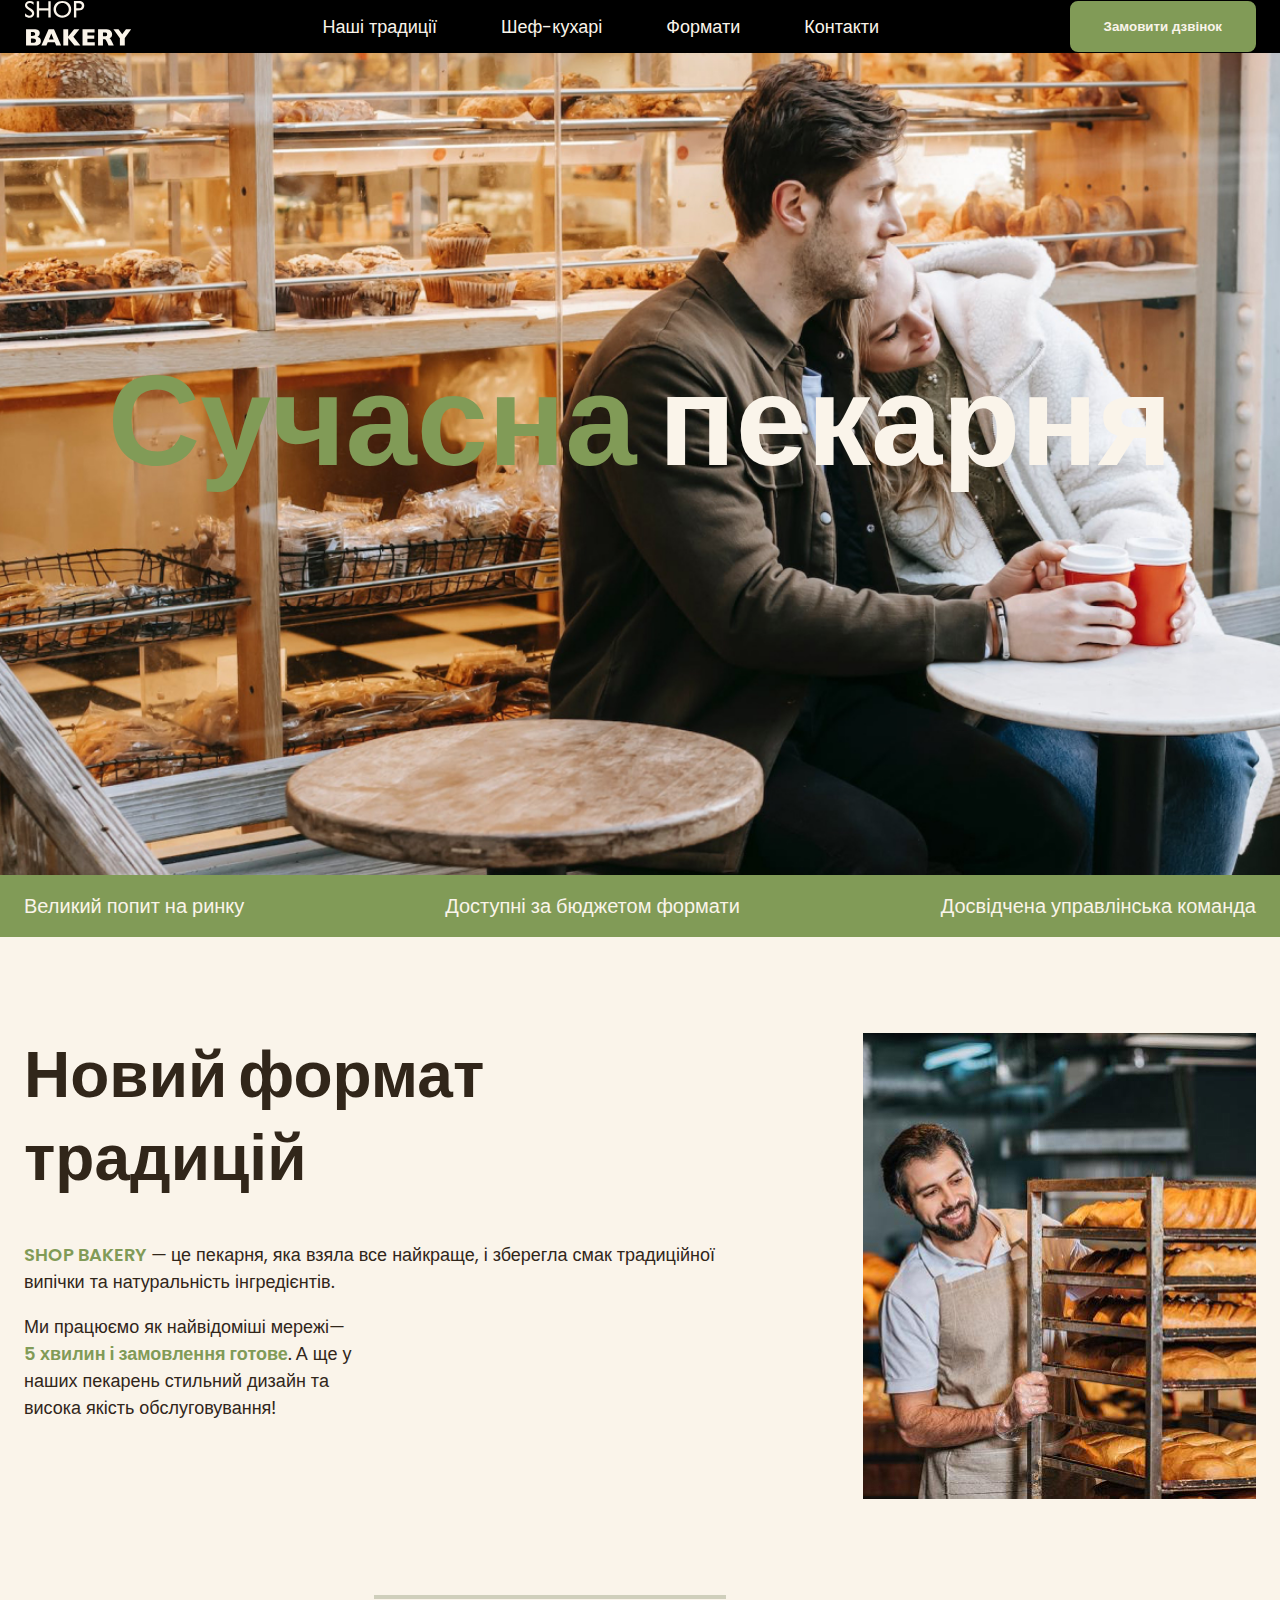
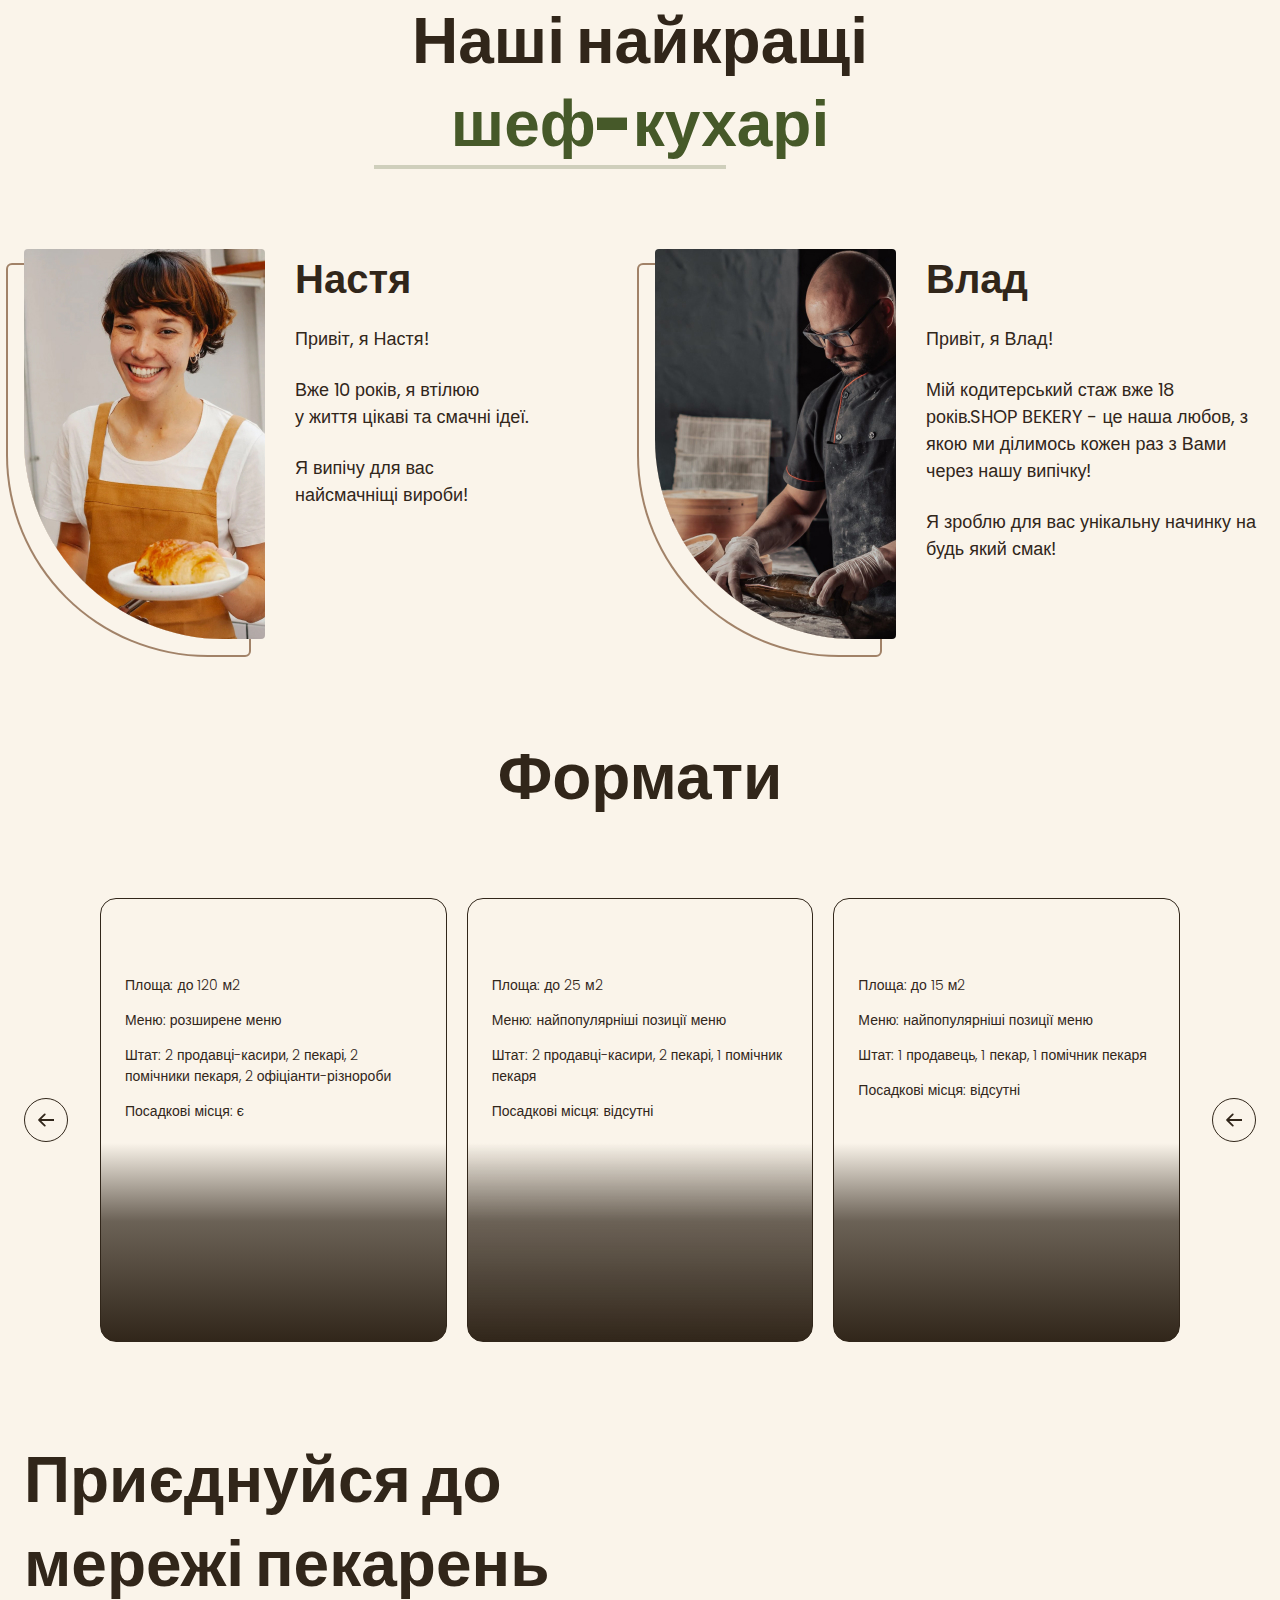
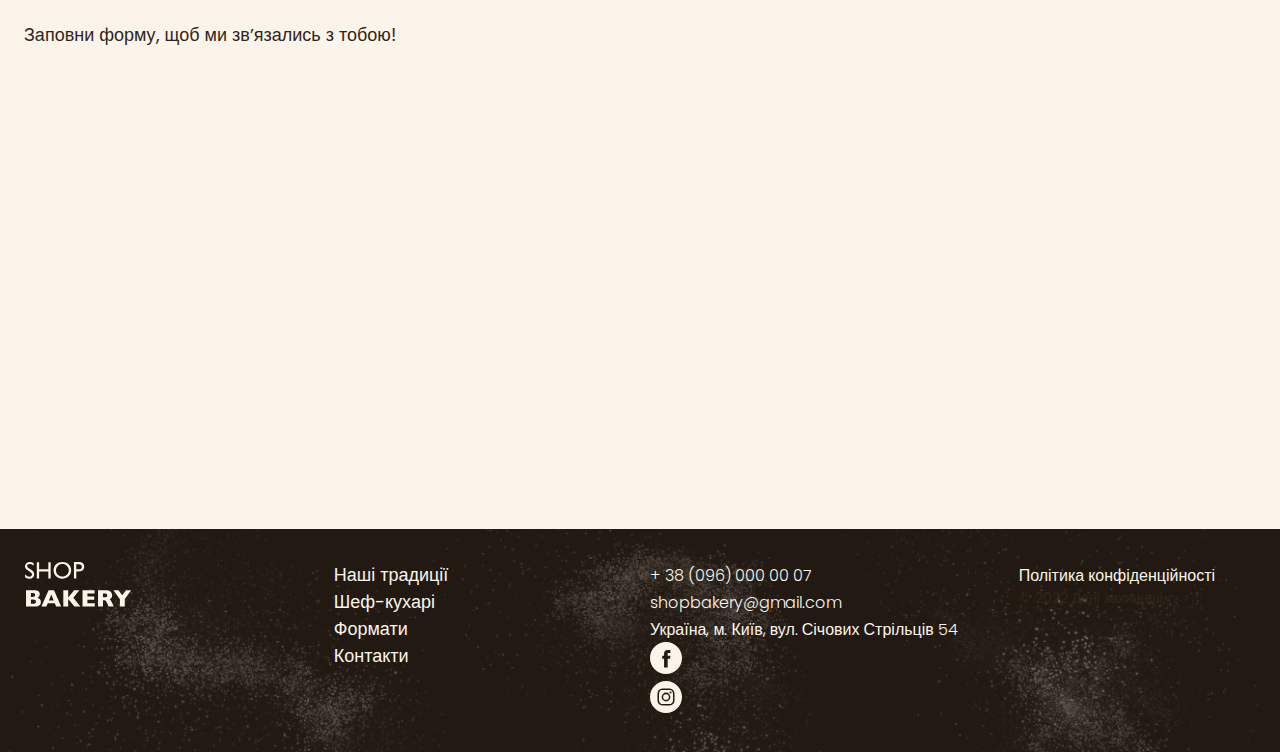
==== commit 6b520457: "add css grid" ====
--- a/index.html
+++ b/index.html
@@ -77,165 +77,193 @@
           <h2 class="chefs-title section-title centered">
             Наші найкращі <span class="accent">шеф-кухарі</span>
           </h2>
-          <ul>
-            <li>
-              <article>
+          <ul class="chefs-list">
+            <li class="chefs-iteam">
+              <article class="chef-card">
                 <img
                   class="chef-photo"
                   src="./images/nastya-chef.jpg"
                   alt="Nastya chef"
                 />
-                <h3 class="chef-title">Настя</h3>
-                <p>Привіт, я Настя!</p>
-                <p>Вже 10 років, я свтілюю у життя цікаві та смачні ідеї.</p>
-                <p>Я випічу для вас найсмачніщі вироби!</p>
+                <div>
+                  <h3 class="chef-title">Настя</h3>
+                  <div class="chef-text">
+                    <p>Привіт, я Настя!</p>
+                    <p>
+                      Вже 10 років, я втілюю <br />
+                      у життя цікаві та смачні ідеї.
+                    </p>
+                    <p>
+                      Я випічу для вас <br />
+                      найсмачніщі вироби!
+                    </p>
+                  </div>
+                </div>
               </article>
             </li>
-            <li>
-              <article>
+            <li class="chefs-iteam">
+              <article class="chef-card">
                 <img
                   class="chef-photo"
                   src="./images/vlad-chef.jpg"
                   alt="Vlad chef"
                 />
-                <h3 class="chef-title">Влад</h3>
-                <p>Привіт, я Влад!</p>
-                <p>
-                  Мій кодитерський стаж вже 18 років.SHOP BEKERY - це наша
-                  любов, з якою ми ділимось кожен раз з Вами через нашу випічку!
-                </p>
-                <p>Я зроблю для вас унікальну начинку на будь який смак!</p>
-              </article>
-            </li>
-          </ul>
-        </div>
-      </section>
-      <section class="section" id="formats-section">
-        <div class="container">
-          <h2 class="formats-title section-title centered">Формати</h2>
-          <button class="carousel-button" type="button">
-            <svg class="carousel-arrow" width="16" height="16">
-              <use href="./images/icons.svg#icon-arrow"></use>
-            </svg>
-          </button>
-          <ul class="formats-list">
-            <li class="formats-item">
-              <article class="format-card">
-                <h3 class="format-title" lang="en">Walrus</h3>
-                <div class="format-text">
-                  <p>Площа: до 120 м2</p>
-                  <p>Меню: розширене меню</p>
-                  <p>
-                    Штат: 2 продавці-касири, 2 пекарі, 2 помічники пекаря, 2
-                    офіціанти-різнороби
-                  </p>
-                  <p>Посадкові місця: є</p>
-                </div>
-              </article>
-            </li>
-            <li class="formats-item">
-              <article class="format-card">
-                <h3 class="format-title" lang="en">Horseshoe</h3>
-                <div class="format-text">
-                  <p>Площа: до 25 м2</p>
-                  <p>Меню: найпопулярніші позиції меню</p>
-                  <p>Штат: 2 продавці-касири, 2 пекарі, 1 помічник пекаря</p>
-                  <p>Посадкові місця: відсутні</p>
-                </div>
-              </article>
-            </li>
-            <li class="formats-item">
-              <article class="format-card">
-                <h3 class="format-title" lang="en">Handlebar</h3>
-                <div class="format-text">
-                  <p>Площа: до 15 м2</p>
-                  <p>Меню: найпопулярніші позиції меню</p>
-                  <p>Штат: 1 продавець, 1 пекар, 1 помічник пекаря</p>
-                  <p>Посадкові місця: відсутні</p>
+                <div>
+                  <h3 class="chef-title">Влад</h3>
+                  <div class="chef-text">
+                    <p>Привіт, я Влад!</p>
+                    <p>
+                      Мій кодитерський стаж вже 18 років.SHOP BEKERY - це наша
+                      любов, з якою ми ділимось кожен раз з Вами через нашу
+                      випічку!
+                    </p>
+                    <p>Я зроблю для вас унікальну начинку на будь який смак!</p>
+                  </div>
                 </div>
               </article>
             </li>
           </ul>
-           <button class="carousel-button" type="button">
-            <svg class="carousel-arrow" width="16" height="16">
-              <use href="./images/icons.svg#icon-arrow"></use>
-            </svg>
-          </button>
-        </div>
-      </section>
-      <section class="section" id="contact-section">
-        <div class="container">
-          <h2 class="contact-title section-title">
-            Приєднуйся до мережі пекарень
-          </h2>
-          <p>Заповни форму, щоб ми звʼязались з тобою!</p>
-          <iframe
-            src="https://www.google.com/maps/embed?pb=!1m18!1m12!1m3!1d2540.1640531314047!2d30.491233500000003!3d50.4566697!2m3!1f0!2f0!3f0!3m2!1i1024!2i768!4f13.1!3m3!1m2!1s0x40d4ce637bfe1717%3A0x5370c2254ad1b952!2z0YPQuy4g0KHQtdGH0LXQstGL0YUg0KHRgtGA0LXQu9GM0YbQvtCyLCA1NCwg0JrQuNC10LIsIDAyMDAw!5e0!3m2!1sru!2sua!4v1706171470529!5m2!1sru!2sua"
-            width="603"
-            height="595"
-            allowfullscreen=""
-            loading="lazy"
-            referrerpolicy="no-referrer-when-downgrade"
-          ></iframe>
+        </div>
+      </section>
+      <section class="section" id="formats-section">
+        <div class="container">
+          <h2 class="formats-title section-title centered">Формати</h2>
+          <div class="formats-container">
+            <button class="carousel-button" type="button">
+              <svg class="carousel-arrow" width="16" height="16">
+                <use href="./images/icons.svg#icon-arrow"></use>
+              </svg>
+            </button>
+            <ul class="formats-list">
+              <li class="formats-item">
+                <article class="format-card">
+                  <h3 class="format-title" lang="en">Walrus</h3>
+                  <div class="format-text">
+                    <p>Площа: до 120 м2</p>
+                    <p>Меню: розширене меню</p>
+                    <p>
+                      Штат: 2 продавці-касири, 2 пекарі, 2 помічники пекаря, 2
+                      офіціанти-різнороби
+                    </p>
+                    <p>Посадкові місця: є</p>
+                  </div>
+                </article>
+              </li>
+              <li class="formats-item">
+                <article class="format-card">
+                  <h3 class="format-title" lang="en">Horseshoe</h3>
+                  <div class="format-text">
+                    <p>Площа: до 25 м2</p>
+                    <p>Меню: найпопулярніші позиції меню</p>
+                    <p>Штат: 2 продавці-касири, 2 пекарі, 1 помічник пекаря</p>
+                    <p>Посадкові місця: відсутні</p>
+                  </div>
+                </article>
+              </li>
+              <li class="formats-item">
+                <article class="format-card">
+                  <h3 class="format-title" lang="en">Handlebar</h3>
+                  <div class="format-text">
+                    <p>Площа: до 15 м2</p>
+                    <p>Меню: найпопулярніші позиції меню</p>
+                    <p>Штат: 1 продавець, 1 пекар, 1 помічник пекаря</p>
+                    <p>Посадкові місця: відсутні</p>
+                  </div>
+                </article>
+              </li>
+            </ul>
+            <button class="carousel-button" type="button">
+              <svg class="carousel-arrow" width="16" height="16">
+                <use href="./images/icons.svg#icon-arrow"></use>
+              </svg>
+            </button>
+          </div>
+        </div>
+      </section>
+      <section class="contact-section section" id="contact-section">
+        <div class="container">
+          <div class="contact-container">
+            <div class="contact-form">
+              <h2 class="contact-title section-title">
+                Приєднуйся до мережі пекарень
+              </h2>
+              <p>Заповни форму, щоб ми звʼязались з тобою!</p>
+            </div>
+            <iframe
+              class="contact-map"
+              src="https://www.google.com/maps/embed?pb=!1m18!1m12!1m3!1d2540.1640531314047!2d30.491233500000003!3d50.4566697!2m3!1f0!2f0!3f0!3m2!1i1024!2i768!4f13.1!3m3!1m2!1s0x40d4ce637bfe1717%3A0x5370c2254ad1b952!2z0YPQuy4g0KHQtdGH0LXQstGL0YUg0KHRgtGA0LXQu9GM0YbQvtCyLCA1NCwg0JrQuNC10LIsIDAyMDAw!5e0!3m2!1sru!2sua!4v1706171470529!5m2!1sru!2sua"
+              width="603"
+              height="595"
+              allowfullscreen=""
+              loading="lazy"
+              referrerpolicy="no-referrer-when-downgrade"
+            ></iframe>
+          </div>
         </div>
       </section>
     </main>
     <footer class="footer">
       <div class="container">
-        <nav>
-          <a href="/">
-            <img src="./images/logo.svg" alt="Логотип сучасної пекарні" />
-          </a>
-          <ul>
-            <li>
-              <a class="link" href="#traditions-section">Наші традиції</a>
-            </li>
-            <li><a class="link" href="#chefs-section">Шеф-кухарі</a></li>
-            <li><a class="link" href="#formats-section">Формати</a></li>
-            <li><a class="link" href="#contact-section">Контакти</a></li>
-          </ul>
-        </nav>
-        <address>
-          <ul>
-            <li>
-              <a class="address-link" href="tel:+38096000007"
-                >+ 38 (096) 000 00 07
+        <div class="footer-container">
+          <nav class="footer-nav">
+            <div class="footer-logo">
+              <a href="/">
+                <img src="./images/logo.svg" alt="Логотип сучасної пекарні" />
               </a>
-            </li>
-            <li>
-              <a class="address-link" href="mailto:shopbakery@gmail.com"
-                >shopbakery@gmail.com
+            </div>
+            <ul class="footer-menu">
+              <li>
+                <a class="link" href="#traditions-section">Наші традиції</a>
+              </li>
+              <li><a class="link" href="#chefs-section">Шеф-кухарі</a></li>
+              <li><a class="link" href="#formats-section">Формати</a></li>
+              <li><a class="link" href="#contact-section">Контакти</a></li>
+            </ul>
+          </nav>
+          <address class="footer-address">
+            <ul class="address-list">
+              <li>
+                <a class="address-link" href="tel:+38096000007"
+                  >+ 38 (096) 000 00 07
+                </a>
+              </li>
+              <li>
+                <a class="address-link" href="mailto:shopbakery@gmail.com"
+                  >shopbakery@gmail.com
+                </a>
+              </li>
+              <li>
+                <a
+                  class="address-link"
+                  href="https://maps.app.goo.gl/4RaXxfHR5ts4qpeL8"
+                  target="_blank"
+                >
+                  Україна, м. Київ, вул. Січових Стрільців 54
+                </a>
+              </li>
+              <li>
+                <a href="#">
+                  <svg class="address-icon" width="32" height="32">
+                    <use href="./images/icons.svg#icon-facebook"></use>
+                  </svg>
+                </a>
+              </li>
+              <li>
+                <a href="#">
+                  <svg class="address-icon" width="32" height="32">
+                    <use href="./images/icons.svg#icon-instagram"></use>
+                  </svg>
+                </a>
+              </li>
+            </ul>
+            <div class="address-info">
+              <a class="address-link" href="#" target="_blank"
+                >Політика конфіденційності
               </a>
-            </li>
-            <li>
-              <a
-                class="address-link"
-                href="https://maps.app.goo.gl/4RaXxfHR5ts4qpeL8"
-                target="_blank"
-              >
-                Україна, м. Київ, вул. Січових Стрільців 54
-              </a>
-            </li>
-            <li>
-              <a href="#">
-                <svg class="address-icon" width="32" height="32">
-                  <use href="./images/icons.svg#icon-facebook"></use>
-                </svg>
-              </a>
-            </li>
-            <li>
-              <a href="#">
-                <svg class="address-icon" width="32" height="32">
-                  <use href="./images/icons.svg#icon-instagram"></use>
-                </svg>
-              </a>
-            </li>
-          </ul>
-          <a class="address-link" href="#" target="_blank"
-            >Політика конфіденційності
-          </a>
-          <p class="address-copyright">&copy; 2022 Дані захищені</p>
-        </address>
+              <p class="address-copyright">&copy; 2022 Дані захищені</p>
+            </div>
+          </address>
+        </div>
       </div>
     </footer>
   </body>
--- a/css/styles.css
+++ b/css/styles.css
@@ -36,7 +36,9 @@
 }
 
 /* Base */
-* {
+*,
+*::after,
+*::before {
   box-sizing: border-box;
 }
 
@@ -239,6 +241,22 @@
   content: '';
 }
 
+.chefs-list {
+  display: flex;
+  flex-wrap: wrap;
+  gap: 40px 30px;
+}
+
+.chefs-iteam {
+  display: flex;
+  flex-basis: calc((100% - 30px) / 2);
+}
+
+.chef-card {
+  display: flex;
+  gap: 30px;
+}
+
 .chef-photo {
   border-radius: 4px 4px 4px 200px;
   box-shadow: -16px 16px 0 0 var(--color-primary-light),
@@ -249,6 +267,14 @@
   margin-bottom: 16px;
   font-weight: 600;
   font-size: 40px;
+}
+
+.chef-text p {
+  margin-bottom: 24px;
+}
+
+.chef-text p:last-child {
+  margin-bottom: 0;
 }
 
 /* Formats section */
@@ -266,6 +292,12 @@
   border-radius: 16px;
 }
 
+.formats-container {
+  display: flex;
+  align-items: center;
+  gap: 32px;
+}
+
 .formats-item {
   flex-basis: calc((100% - 40px) / 3);
 }
@@ -296,6 +328,7 @@
   display: flex;
   align-items: center;
   justify-content: center;
+  flex-shrink: 0;
   width: 44px;
   height: 44px;
   padding: 0;
@@ -312,14 +345,52 @@
 }
 
 /* Contact section */
+.contact-section {
+  padding-bottom: 96px;
+}
+
+.contact-container {
+  display: flex;
+  gap: 32px;
+}
+
 .contact-title {
   margin-bottom: 16px;
 }
 
+.contact-map {
+  flex-shrink: 0;
+  border-radius: 16px;
+  border: none;
+}
+
 /* Footer */
+.footer-container {
+  display: flex;
+  gap: 20px;
+}
+
+.footer-nav,
+.footer-address {
+  display: flex;
+  flex-basis: 50%;
+  gap: 20px;
+}
+
+.footer-logo,
+.footer-menu {
+  flex-grow: 1;
+}
+
+.address-list,
+.address-info {
+  flex-grow: 1;
+}
+
 .footer {
   background-color: var(--color-primary-dark);
   background-image: url('../images/footer-background.png');
+  padding: 32px 0;
   background-repeat: no-repeat;
   background-position: center;
   background-size: cover;
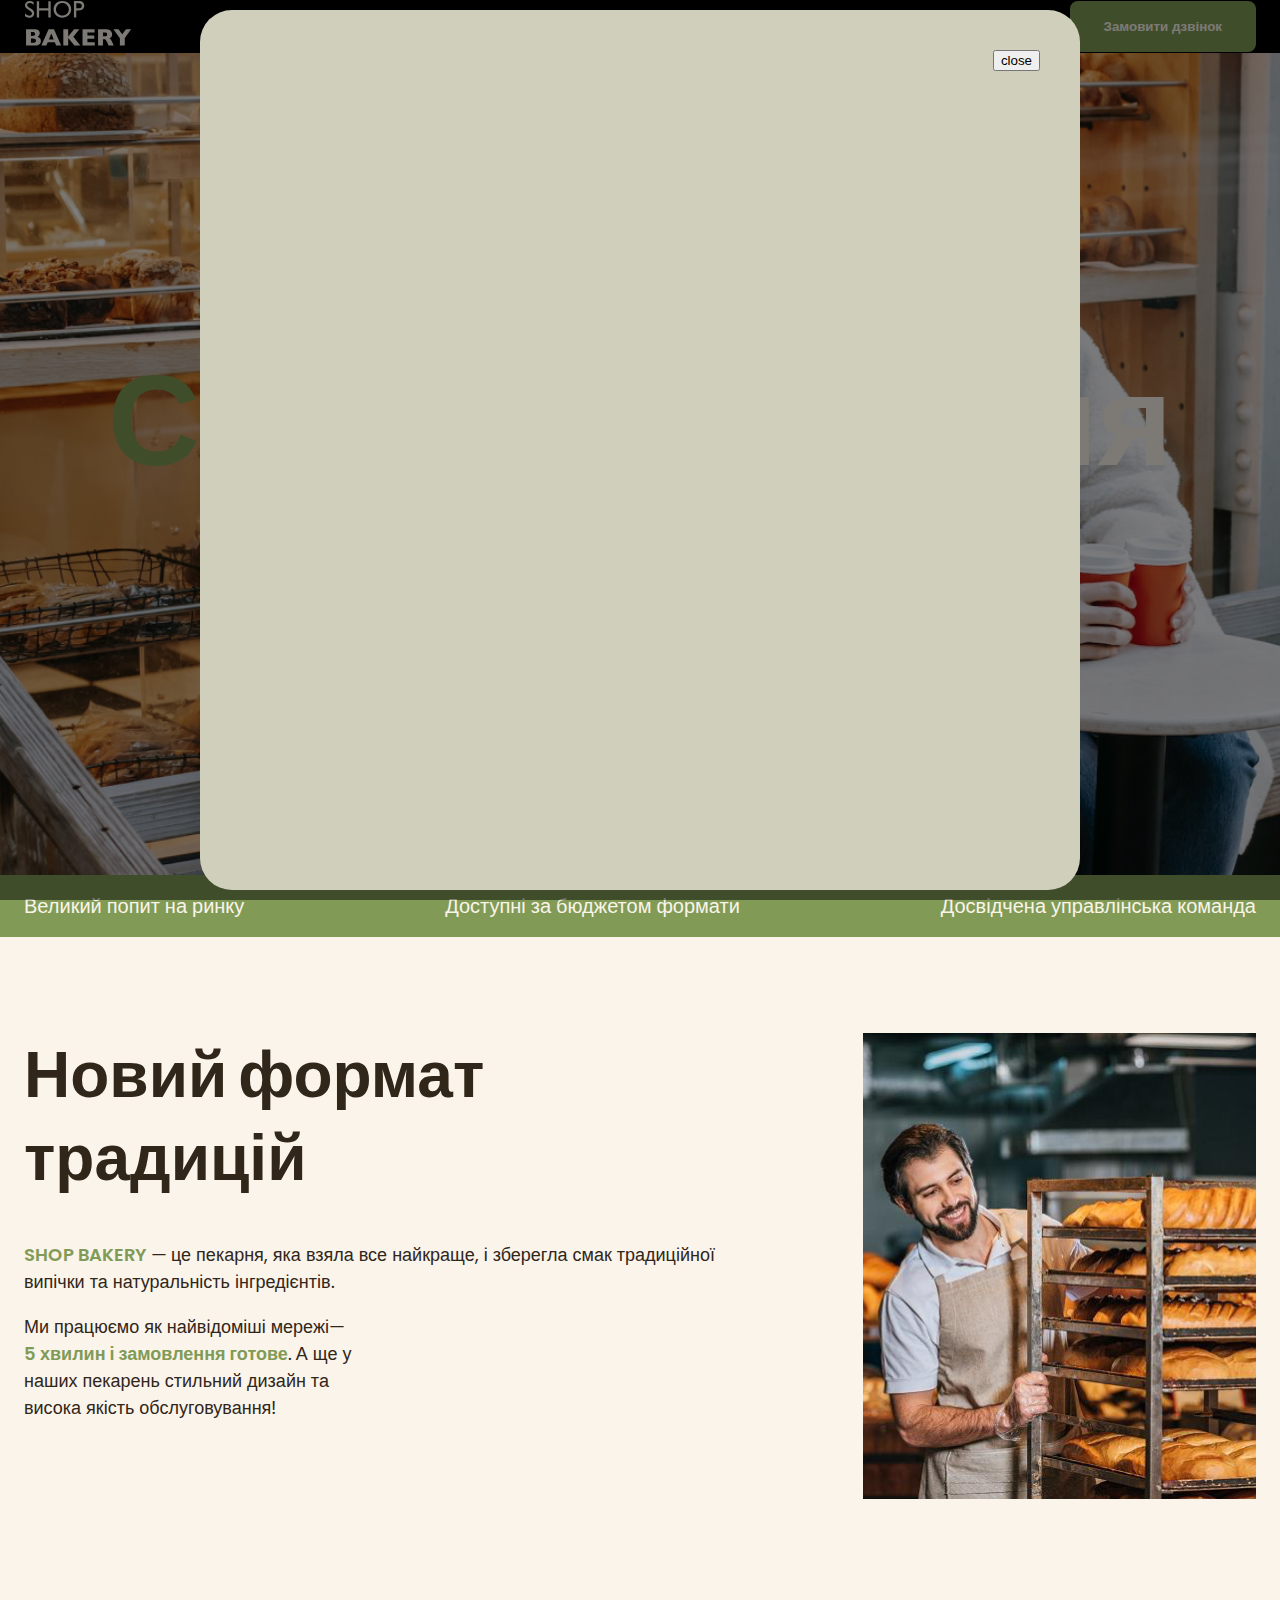
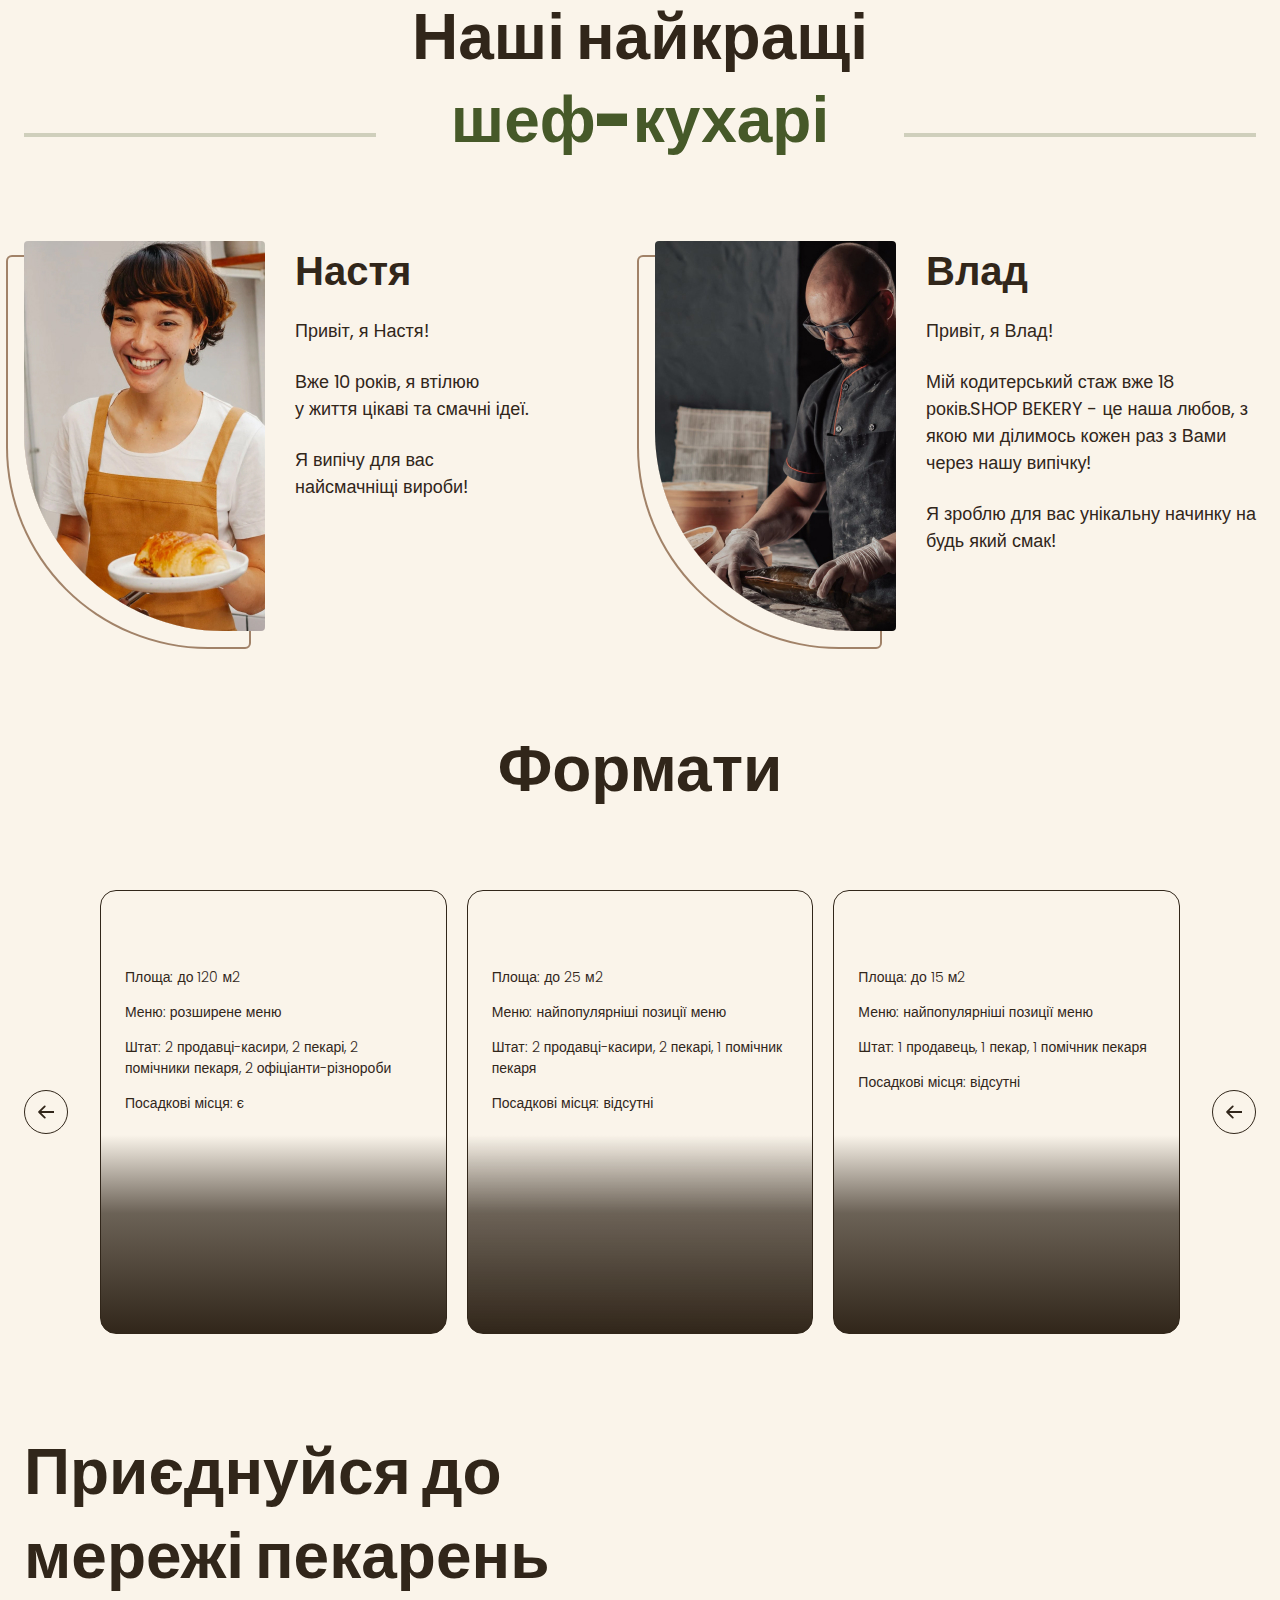
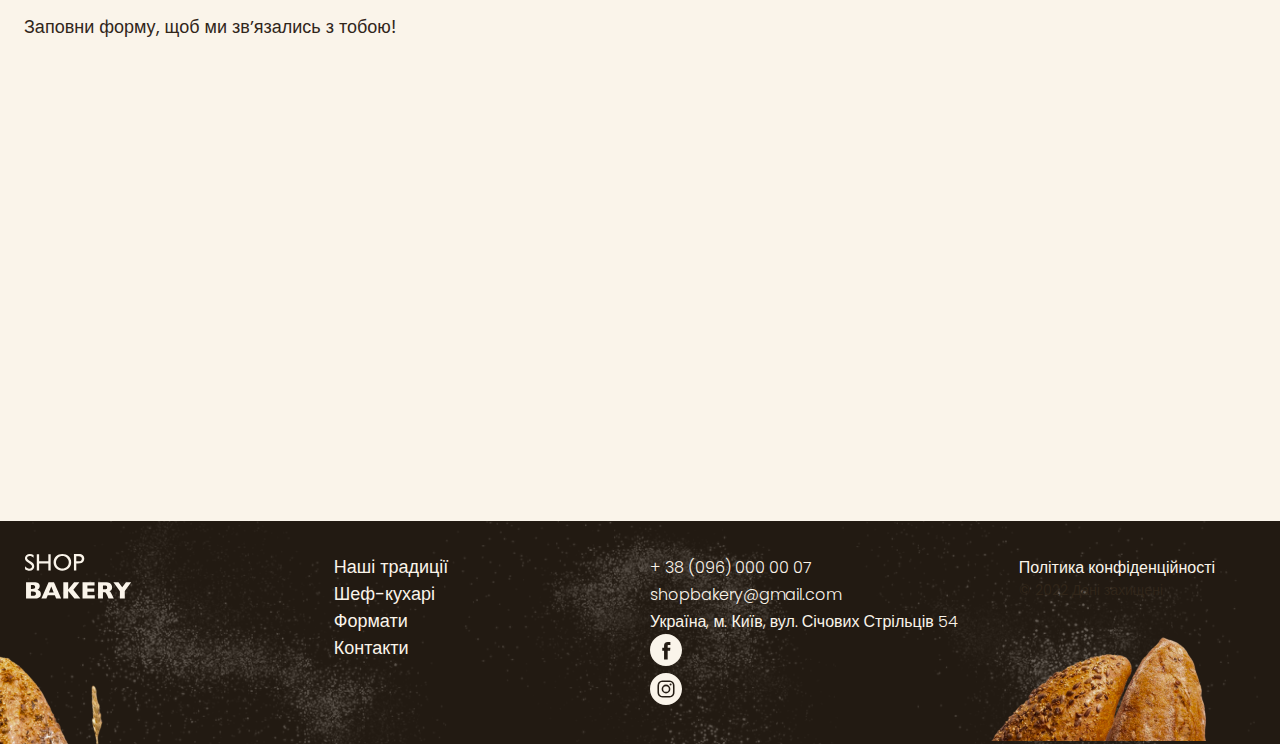
==== commit d53cfa3c: "add position" ====
--- a/index.html
+++ b/index.html
@@ -25,7 +25,9 @@
               <li><a class="link" href="#contact-section">Контакти</a></li>
             </ul>
           </nav>
-          <button class="button" type="button">Замовити дзвінок</button>
+          <button class="button modal-btn-open" type="button">
+            Замовити дзвінок
+          </button>
         </div>
       </div>
     </header>
@@ -75,7 +77,8 @@
       <section class="section" id="chefs-section">
         <div class="container">
           <h2 class="chefs-title section-title centered">
-            Наші найкращі <span class="accent">шеф-кухарі</span>
+            Наші найкращі <br />
+            <span class="accent">шеф-кухарі</span>
           </h2>
           <ul class="chefs-list">
             <li class="chefs-iteam">
@@ -266,5 +269,13 @@
         </div>
       </div>
     </footer>
+
+    <div class="backdrop">
+      <div class="modal">
+        <button class="modal-btn-close" type="button">close</button>
+      </div>
+    </div>
+
+    <script src="./js/modal.js"></script>
   </body>
 </html>
--- a/css/styles.css
+++ b/css/styles.css
@@ -229,16 +229,26 @@
 
 /* Chefs section */
 .chefs-title {
-  max-width: 532px;
   margin: 0 auto 80px;
+  position: relative;
 }
 
 .chefs-title::after,
 .chefs-title::before {
+  position: absolute;
+  bottom: 24px;
   display: block;
   width: 352px;
   border: 2px solid var(--color-brand-light);
   content: '';
+}
+
+.chefs-title::after {
+  right: 0;
+}
+
+.chefs-title::before {
+  left: 0;
 }
 
 .chefs-list {
@@ -365,29 +375,8 @@
 }
 
 /* Footer */
-.footer-container {
-  display: flex;
-  gap: 20px;
-}
-
-.footer-nav,
-.footer-address {
-  display: flex;
-  flex-basis: 50%;
-  gap: 20px;
-}
-
-.footer-logo,
-.footer-menu {
-  flex-grow: 1;
-}
-
-.address-list,
-.address-info {
-  flex-grow: 1;
-}
-
 .footer {
+  position: relative;
   background-color: var(--color-primary-dark);
   background-image: url('../images/footer-background.png');
   padding: 32px 0;
@@ -396,6 +385,28 @@
   background-size: cover;
 }
 
+.footer-container {
+  display: flex;
+  gap: 20px;
+}
+
+.footer-nav,
+.footer-address {
+  display: flex;
+  flex-basis: 50%;
+  gap: 20px;
+}
+
+.footer-logo,
+.footer-menu {
+  flex-grow: 1;
+}
+
+.address-list,
+.address-info {
+  flex-grow: 1;
+}
+
 .address-link {
   color: var(--color-primary-light);
   font-weight: 300;
@@ -418,3 +429,61 @@
 .address-copyright {
   font-size: 14px;
 }
+
+.footer::before,
+.footer::after {
+  position: absolute;
+  bottom: 0;
+  content: '';
+  background-repeat: no-repeat;
+}
+
+.footer::after {
+  background-image: url(../images/half-bread-two.png);
+  width: 380px;
+  height: 190px;
+  right: 0;
+}
+
+.footer::before {
+  background-image: url(../images/half-bread-small.png);
+  width: 180px;
+  height: 120px;
+  left: 0;
+}
+
+.backdrop {
+  position: fixed;
+  top: 0;
+  bottom: 0;
+  left: 0;
+  right: 0;
+  display: flex;
+  align-items: center;
+  justify-content: center;
+  background-color: rgba(0, 0, 0, 0.5);
+}
+
+.backdrop.is-hidden {
+  opacity: 0;
+  visibility: hidden;
+  pointer-events: none;
+}
+
+.modal {
+  position: relative;
+  width: 880px;
+  height: 880px;
+  background-color: var(--color-brand-light);
+  border-radius: 32px;
+}
+
+
+.modal-btn-close {
+  position: absolute;
+  top: 40px;
+  right: 40px;
+}
+
+
+parent:lang()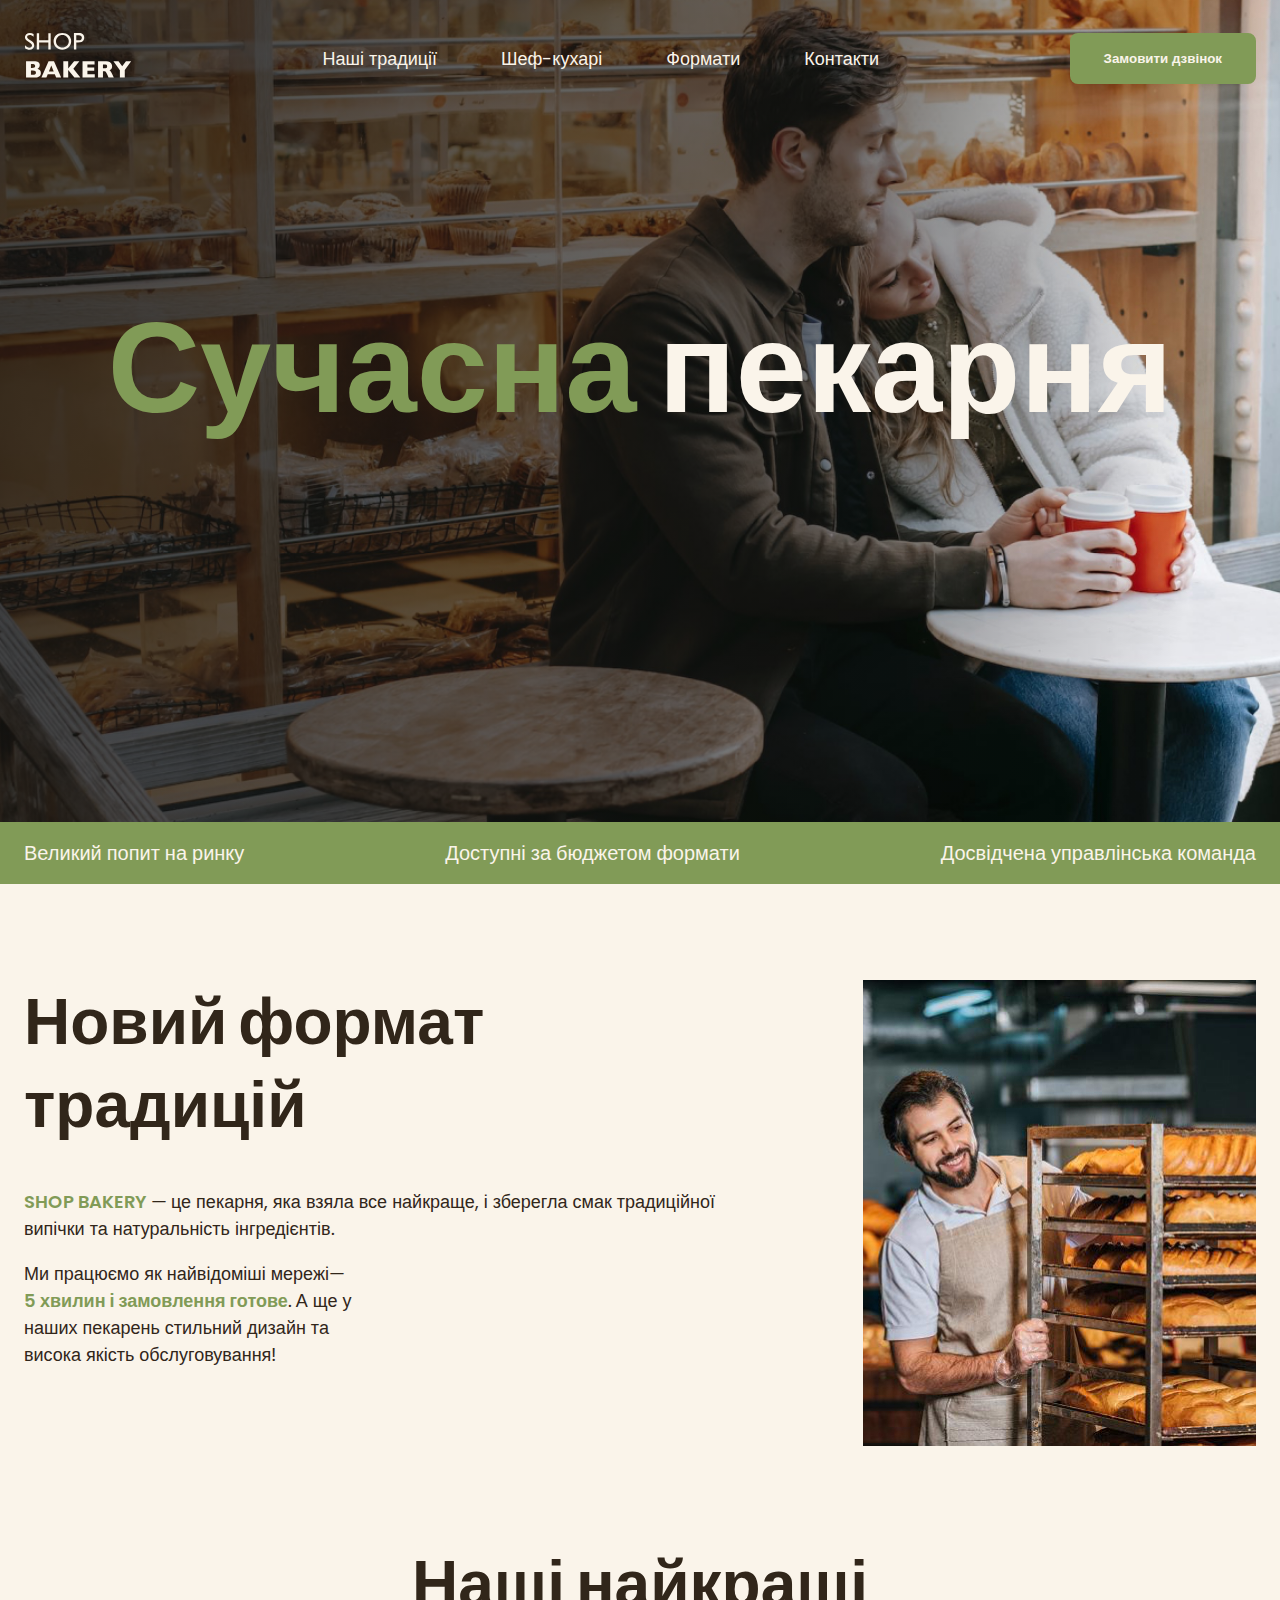
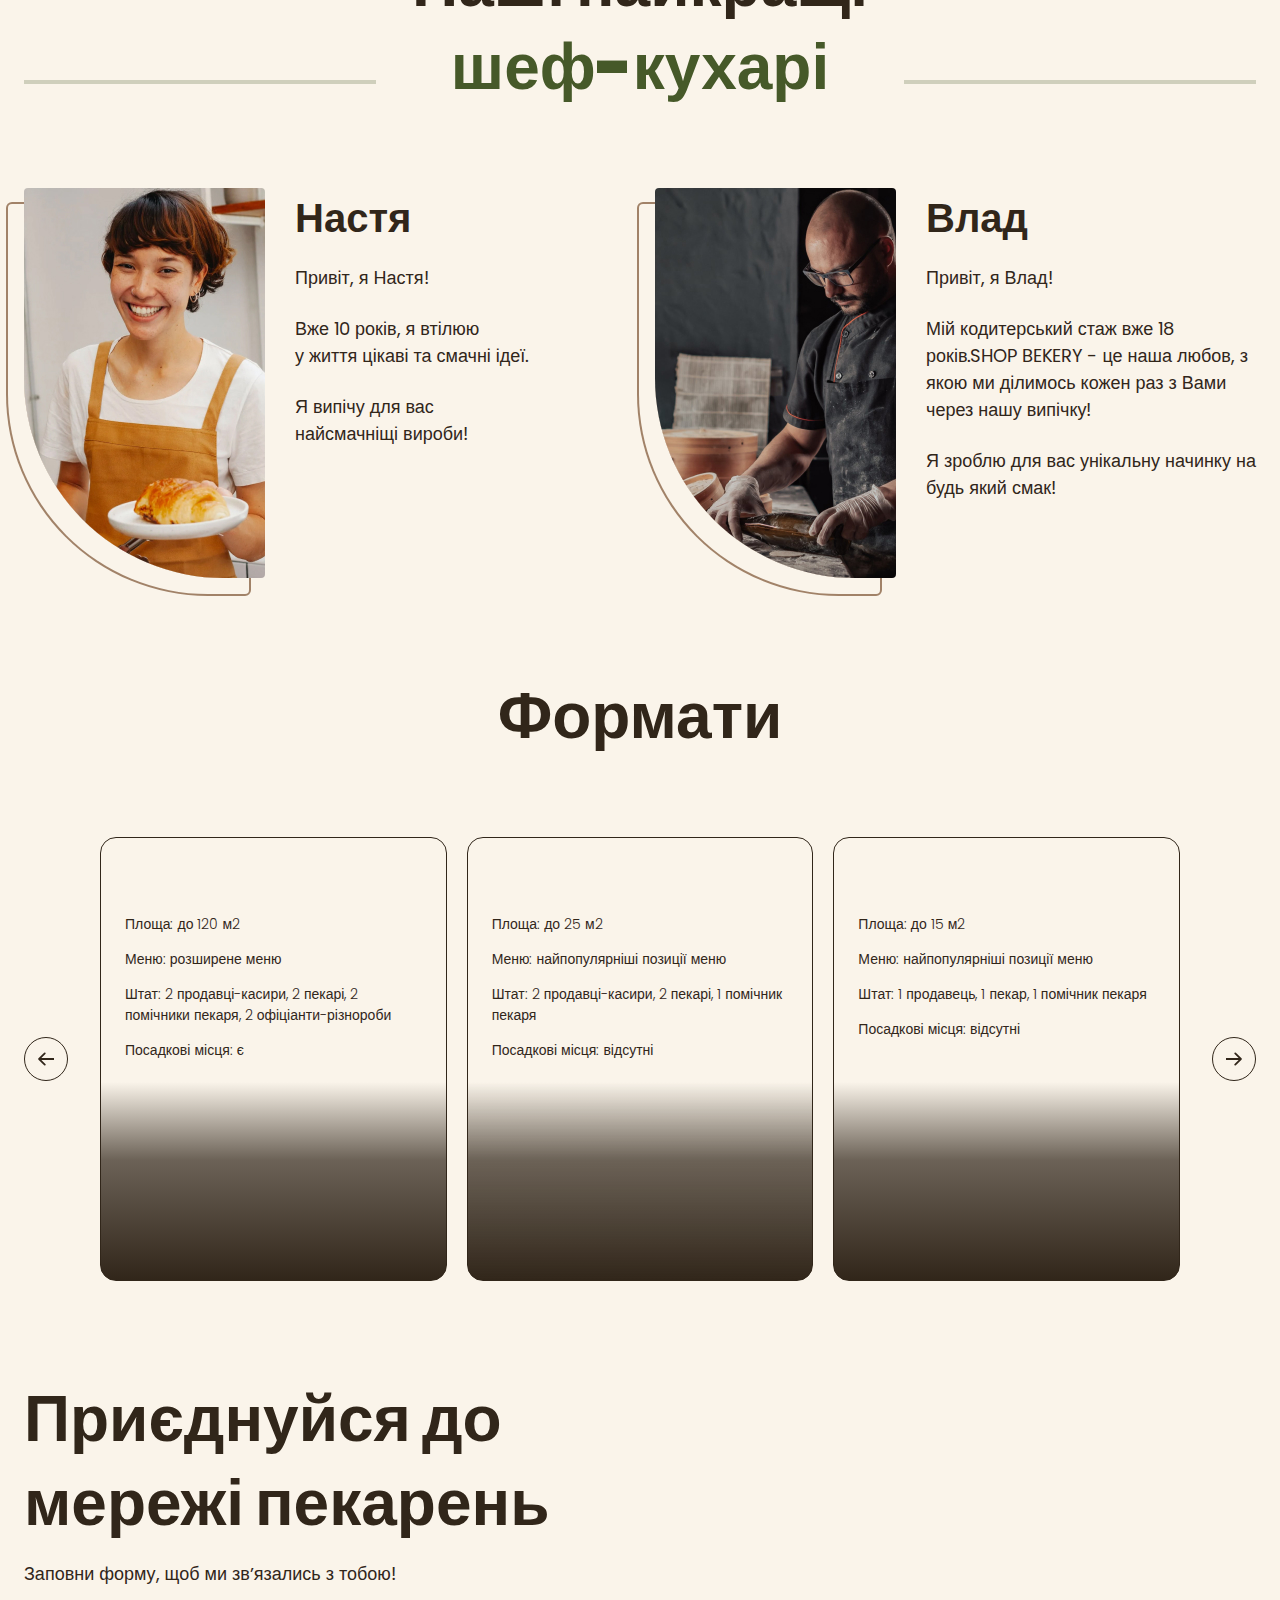
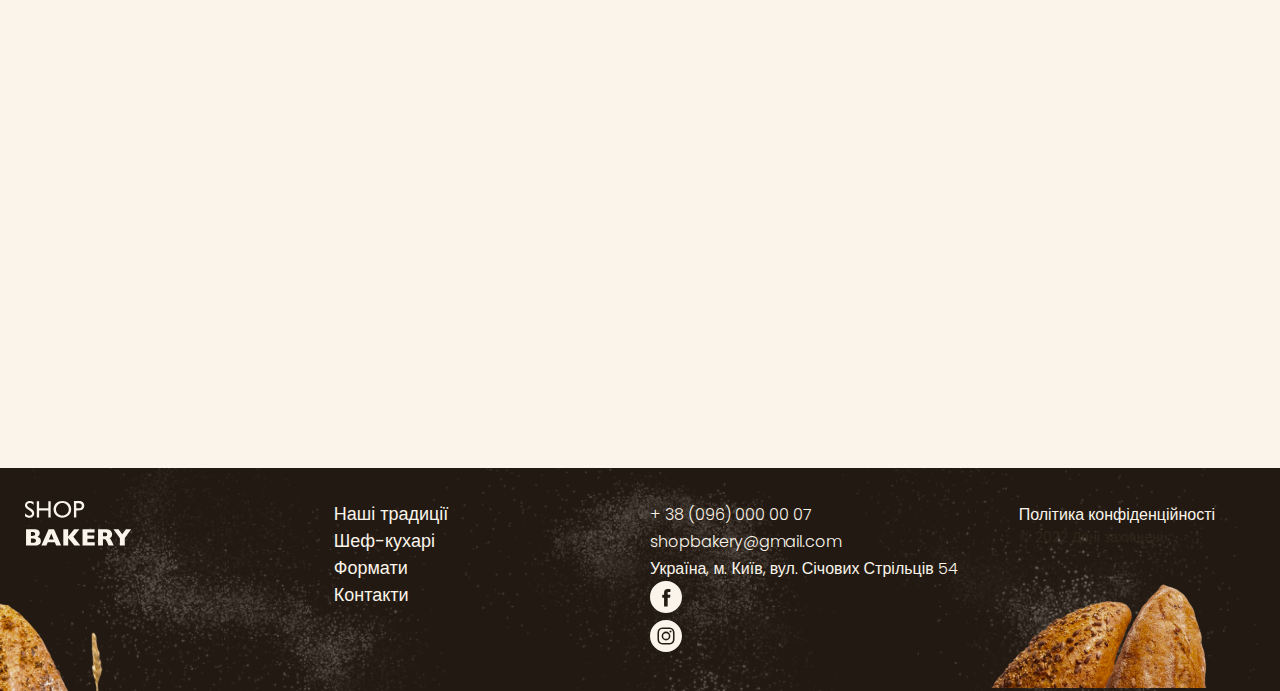
==== commit 012ec7c4: "add arrow" ====
--- a/index.html
+++ b/index.html
@@ -175,7 +175,7 @@
                 </article>
               </li>
             </ul>
-            <button class="carousel-button" type="button">
+            <button class="carousel-button next" type="button">
               <svg class="carousel-arrow" width="16" height="16">
                 <use href="./images/icons.svg#icon-arrow"></use>
               </svg>
@@ -270,7 +270,7 @@
       </div>
     </footer>
 
-    <div class="backdrop">
+    <div class="backdrop is-hidden">
       <div class="modal">
         <button class="modal-btn-close" type="button">close</button>
       </div>
--- a/css/styles.css
+++ b/css/styles.css
@@ -112,6 +112,7 @@
 .link {
   color: var(--color-primary-light);
   text-decoration: none;
+  transition: color 0.3s;
 }
 
 .link:hover {
@@ -120,8 +121,13 @@
 
 /* Header */
 .header {
-  background-color: black;
-}
+  position: absolute;
+  width: 100%;
+  top: 0;
+  left: 0;
+  padding-top: 32px;
+}
+
 .header-container {
   display: flex;
   align-items: center;
@@ -145,7 +151,13 @@
 /* Hero section */
 .hero-section {
   padding: 272px 0;
-  background-image: url('..//images/hero-section-background.jpg');
+  background-image: linear-gradient(
+      102.76deg,
+      rgba(18, 18, 17, 0.78) 2.03%,
+      rgba(18, 18, 17, 0.6) 58.46%,
+      rgba(18, 18, 17, 0) 90.36%
+    ),
+    url('..//images/hero-section-background.jpg');
   background-repeat: no-repeat;
   background-position: center top;
   background-size: cover;
@@ -297,9 +309,13 @@
     rgba(49, 38, 26, 0.71) 72.92%,
     var(--color-primary-dark) 100%
   );
-
   border: 1px solid var(--color-primary-dark);
   border-radius: 16px;
+  transition: transform 0.3s;
+}
+
+.format-card:hover {
+  transform: scale(1.05);
 }
 
 .formats-container {
@@ -354,6 +370,10 @@
   fill: var(--color-primary-light);
 }
 
+.carousel-button.next {
+  transform: rotate(180deg);
+}
+
 /* Contact section */
 .contact-section {
   padding-bottom: 96px;
@@ -412,6 +432,7 @@
   font-weight: 300;
   font-size: 16px;
   text-decoration: none;
+  transition: color 0.3s;
 }
 
 .address-link:hover {
@@ -420,6 +441,7 @@
 
 .address-icon {
   fill: var(--color-primary-light);
+  transition: fill 0.3s;
 }
 
 .address-icon:hover {
@@ -461,7 +483,9 @@
   display: flex;
   align-items: center;
   justify-content: center;
+  padding: 20px 0;
   background-color: rgba(0, 0, 0, 0.5);
+  transition: opacity 0.3s, visibility 0.3s;
 }
 
 .backdrop.is-hidden {
@@ -472,18 +496,16 @@
 
 .modal {
   position: relative;
-  width: 880px;
-  height: 880px;
+  width: 100%;
+  max-width: 880px;
+  height: 100%;
+  max-height: 880px;
   background-color: var(--color-brand-light);
   border-radius: 32px;
 }
-
 
 .modal-btn-close {
   position: absolute;
   top: 40px;
   right: 40px;
 }
-
-
-parent:lang()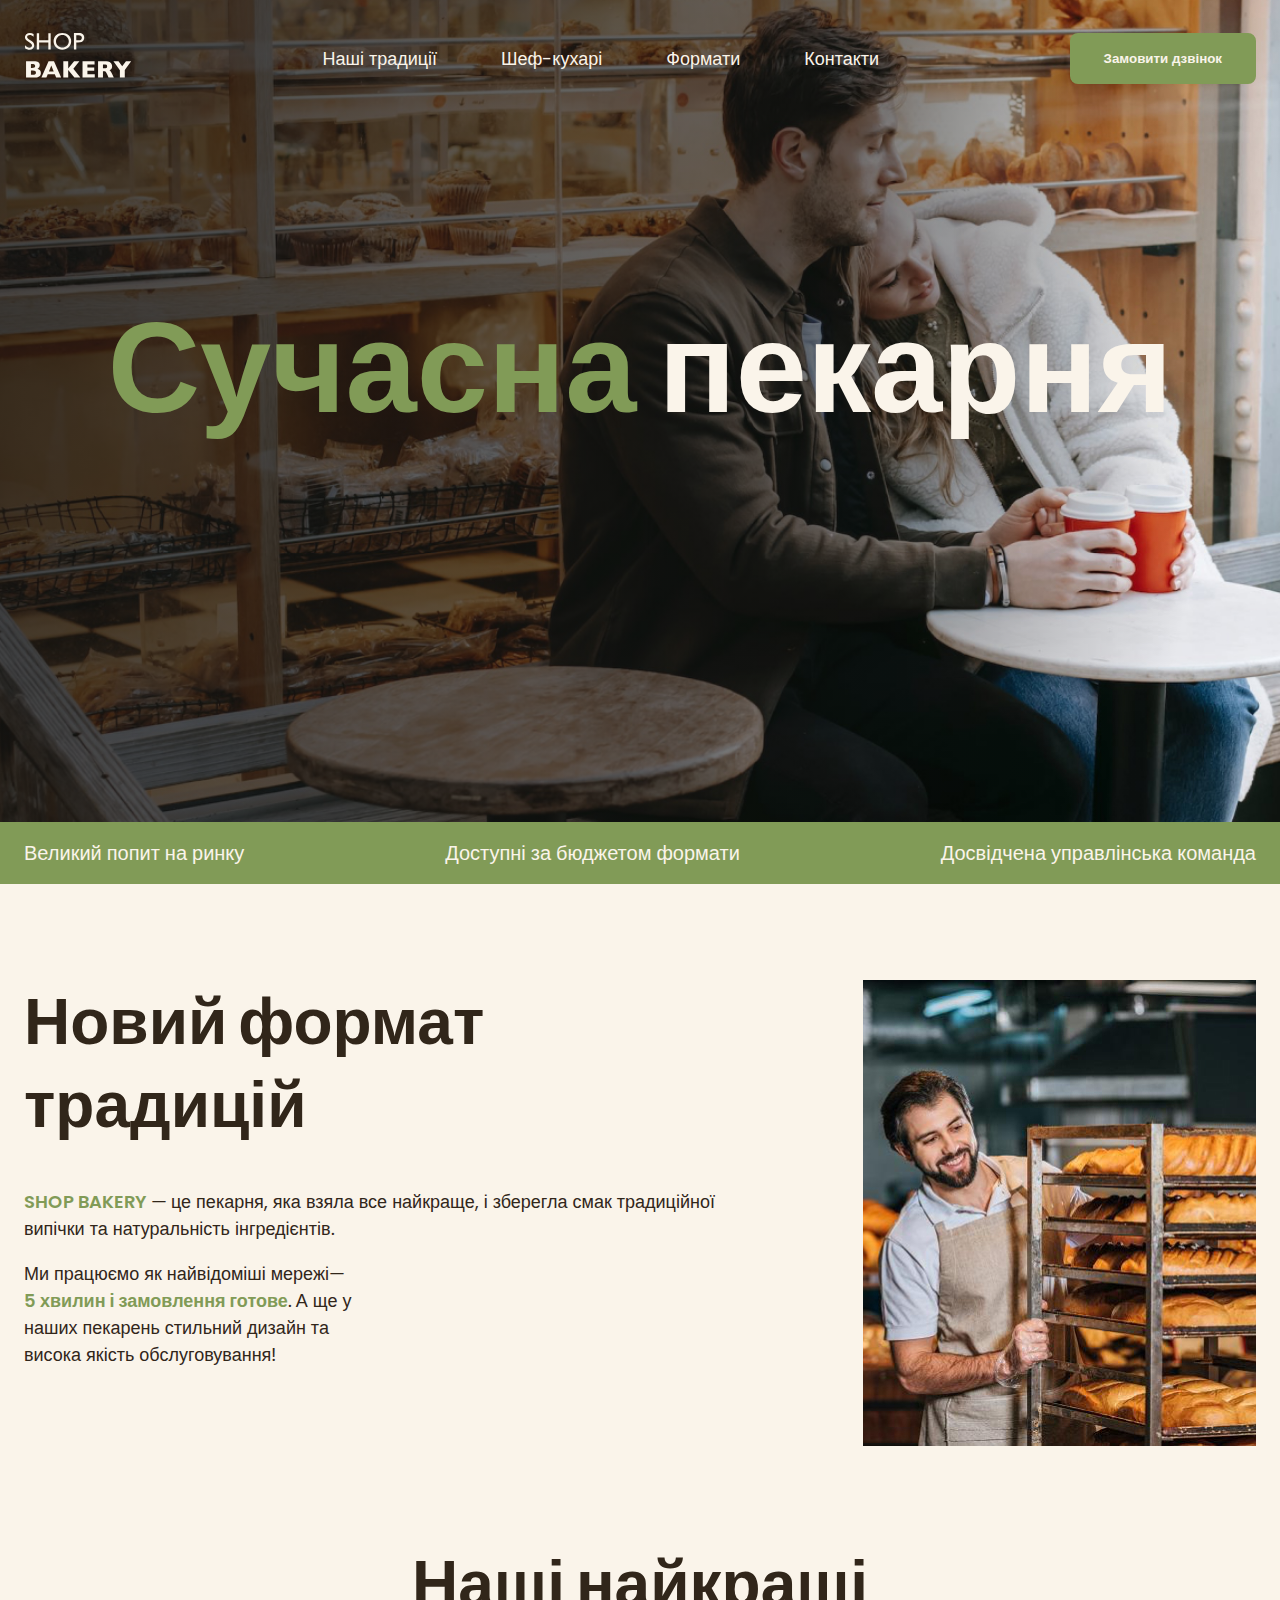
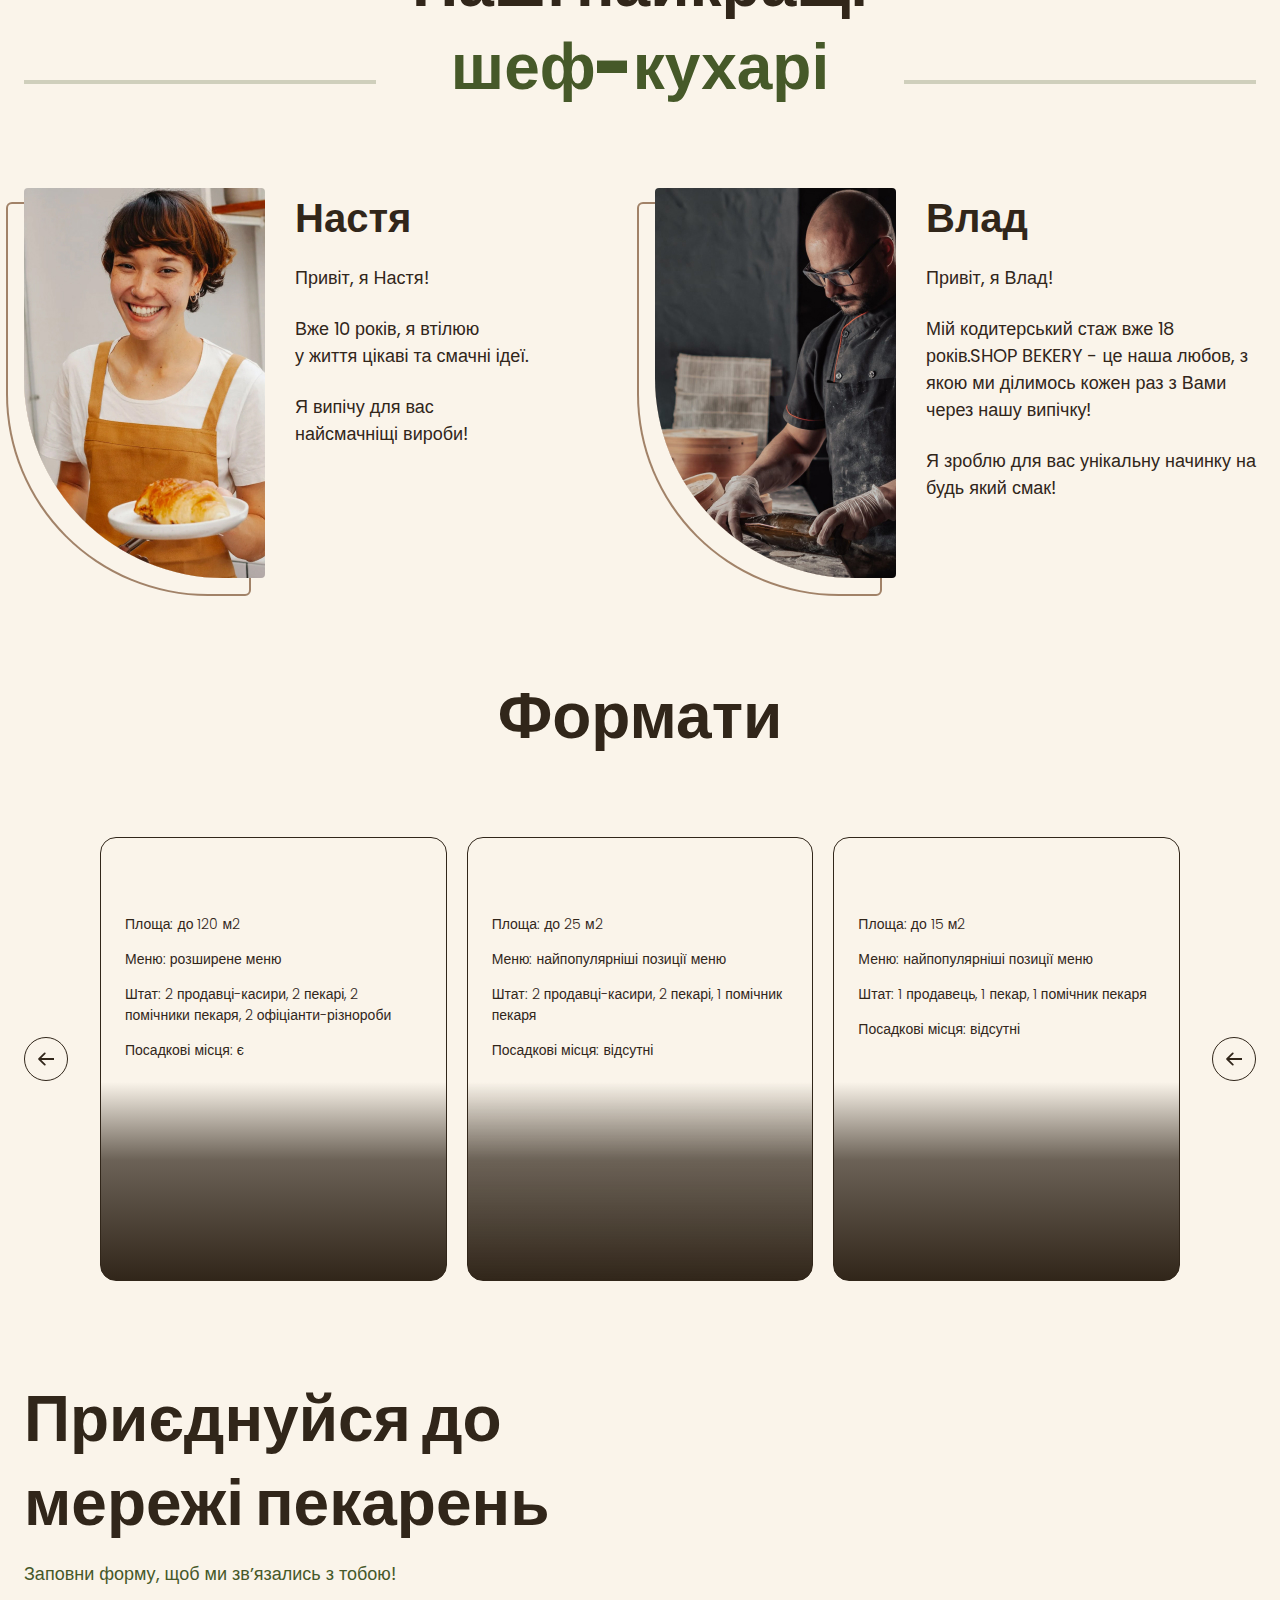
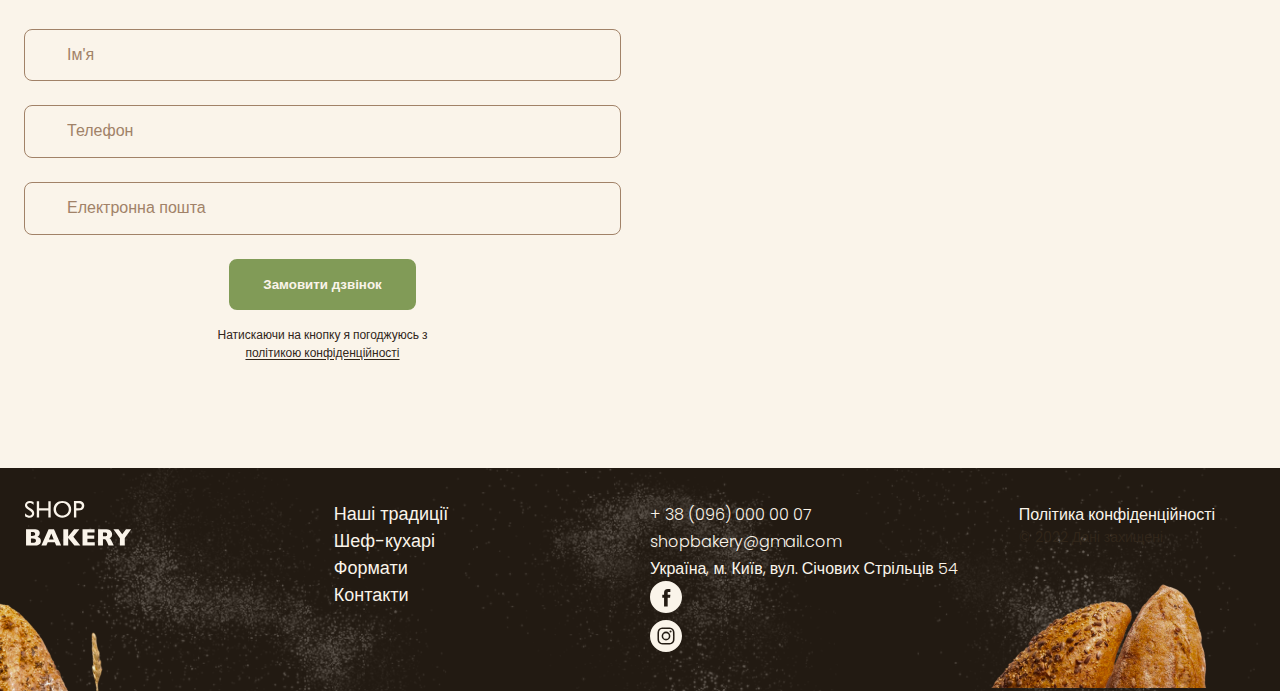
==== commit e433d3f3: "module 15" ====
--- a/index.html
+++ b/index.html
@@ -175,7 +175,7 @@
                 </article>
               </li>
             </ul>
-            <button class="carousel-button next" type="button">
+            <button class="carousel-button" type="button">
               <svg class="carousel-arrow" width="16" height="16">
                 <use href="./images/icons.svg#icon-arrow"></use>
               </svg>
@@ -190,7 +190,58 @@
               <h2 class="contact-title section-title">
                 Приєднуйся до мережі пекарень
               </h2>
-              <p>Заповни форму, щоб ми звʼязались з тобою!</p>
+              <p class="contact-text">
+                Заповни форму, щоб ми звʼязались з тобою!
+              </p>
+              <form name="contact-form" autocomplete="off" novalidate>
+                <div class="form-contact-margin">
+                  <label class="form-label visually-hidden" for="user-name"
+                    >Ім'я</label
+                  >
+                  <input
+                    class="form-input"
+                    type="text"
+                    name="user-name"
+                    id="user-name"
+                    placeholder="Ім'я"
+                  />
+                </div>
+
+                <div class="form-contact-margin">
+                  <label class="form-label visually-hidden" for="user-tel"
+                    >Телефон</label
+                  >
+                  <input
+                    class="form-input"
+                    type="tel"
+                    name="user-tel"
+                    id="user-tel"
+                    placeholder="Телефон"
+                  />
+                </div>
+                <div class="form-contact-margin">
+                  <label class="form-label visually-hidden" for="user-email"
+                    >Електронна пошта</label
+                  >
+                  <input
+                    class="form-input"
+                    type="email"
+                    name="user-email"
+                    id="user-email"
+                    placeholder="Електронна пошта"
+                  />
+                </div>
+
+                <button class="form-button-contact button" type="submit">
+                  Замовити дзвінок
+                </button>
+                <p class="form-terms">
+                  Натискаючи на кнопку я погоджуюсь з
+                  <a class="form-terms-link" href="#"
+                    >політикою конфіденційності</a
+                  >
+                </p>
+              </form>
             </div>
             <iframe
               class="contact-map"
@@ -273,6 +324,55 @@
     <div class="backdrop is-hidden">
       <div class="modal">
         <button class="modal-btn-close" type="button">close</button>
+        <h2>Замовити дзвінок</h2>
+        <p>Залишіть заявку та наш спеціаліст зв'яжеться з Вами!</p>
+        <form name="modal-form" autocomplete="off" novalidate>
+          <div class="form-field">
+            <label class="form-label visually-hidden" for="user-name"
+              >Ім'я</label
+            >
+            <input
+              class="form-input"
+              type="text"
+              name="user-name"
+              id="user-name"
+              placeholder="Ім'я"
+            />
+          </div>
+
+          <div class="form-field">
+            <label class="form-label visually-hidden" for="user-tel"
+              >Телефон</label
+            >
+            <input
+              class="form-input"
+              type="tel"
+              name="user-tel"
+              id="user-tel"
+              placeholder="Телефон"
+            />
+          </div>
+          <div class="form-field">
+            <label class="form-label visually-hidden" for="user-email"
+              >Електронна пошта</label
+            >
+            <input
+              class="form-input"
+              type="email"
+              name="user-email"
+              id="user-email"
+              placeholder="Електронна пошта"
+            />
+          </div>
+
+          <button class="form-button button" type="submit">
+            Замовити дзвінок
+          </button>
+          <p class="form-terms">
+            Натискаючи на кнопку я погоджуюсь з
+            <a class="form-terms-link" href="#">політикою конфіденційності</a>
+          </p>
+        </form>
       </div>
     </div>
 
--- a/css/styles.css
+++ b/css/styles.css
@@ -101,6 +101,7 @@
   font-weight: 600;
   border-radius: 8px;
   cursor: pointer;
+  transition: 0.3s;
 }
 
 .button:hover {
@@ -363,6 +364,7 @@
   background-color: transparent;
   border: 1px solid var(--color-primary-dark);
   cursor: pointer;
+  transition: 0.3s;
 }
 
 .carousel-button:hover {
@@ -385,6 +387,21 @@
 }
 
 .contact-title {
+  margin-bottom: 16px;
+}
+
+.contact-text {
+  color: var(--color-brand-dark);
+  margin-bottom: 42px;
+}
+
+.form-contact-margin {
+  margin-bottom: 24px;
+}
+
+.form-button-contact {
+  display: block;
+  margin: 0 auto 24px;
   margin-bottom: 16px;
 }
 
@@ -500,8 +517,10 @@
   max-width: 880px;
   height: 100%;
   max-height: 880px;
+  padding: 128px;
   background-color: var(--color-brand-light);
   border-radius: 32px;
+  overflow-y: auto;
 }
 
 .modal-btn-close {
@@ -509,3 +528,56 @@
   top: 40px;
   right: 40px;
 }
+
+/* Form */
+.form-field {
+  margin-bottom: 32px;
+}
+
+.form-label {
+  display: block;
+}
+
+.form-input {
+  padding: 16px 42px;
+  width: 100%;
+  font-size: 16px;
+  line-height: 1.17;
+  border: 1px solid var(--color-secondary-dark);
+  border-radius: 8px;
+  background-color: transparent;
+}
+
+.form-input:focus {
+  border-color: var(--color-brand-normal);
+  outline: none;
+}
+
+.form-input::placeholder {
+  color: var(--color-secondary-dark);
+  font-size: 16px;
+  line-height: 1.17;
+}
+
+.form-input:focus::placeholder {
+  color: var(--color-primary-dark);
+}
+
+.form-button {
+  display: block;
+  margin: 0 auto 24px;
+}
+
+.form-terms {
+  margin: 0 auto;
+  max-width: 220px;
+  font-weight: 500;
+  font-size: 12px;
+  line-height: 1.5;
+  text-align: center;
+}
+
+.form-terms-link {
+  color: var(--color-primary-dark);
+  text-underline-offset: 2px;
+}
